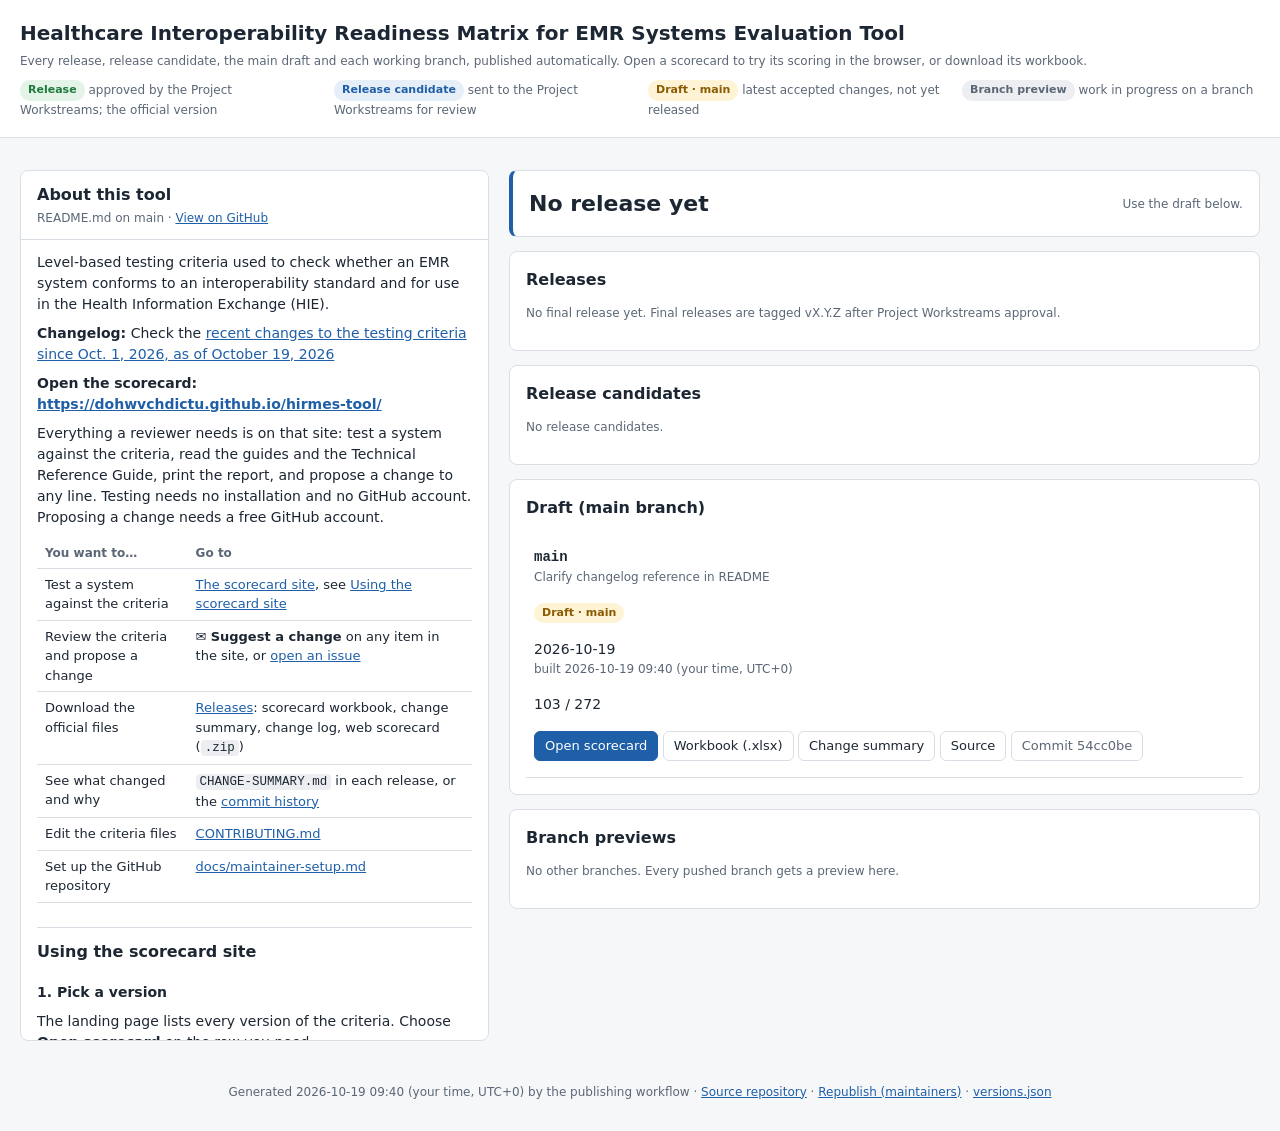
==== index.html @ 6e5b7d2c "publish: push main (54cc0be)" ====
<!doctype html>
<!-- SPDX-FileCopyrightText: 2026 Department of Health – Western Visayas Center for Health Development
     SPDX-License-Identifier: GPL-3.0-or-later -->
<html lang="en">
<head>
  <meta name="generated" content="2026-10-19T09:40:31+00:00">
  <meta charset="utf-8">
  <meta name="viewport" content="width=device-width, initial-scale=1">
  <title>Testing Criteria: Published Versions</title>
  <style>
    :root {
      --bg: #f6f7f9; --panel: #fff; --ink: #1d2733; --muted: #5b6776; --line: #d9dee5;
      --accent: #1f5fa8; --accent-soft: #e6eef8; --good: #1e7a3c; --good-soft: #e3f3e8;
      --warn: #8a5a00; --warn-soft: #fff3d6; --bad: #b3261e; --bad-soft: #fbe6e4; --lock-soft: #eceef1;
      --on-accent: #fff;
    }
    @media (prefers-color-scheme: dark) {
      :root { --bg: #12161c; --panel: #1b2129; --ink: #e6e9ee; --muted: #a2acb9; --line: #2e3742;
        --accent: #7fb0ec; --accent-soft: #1d2b3d; --good: #79d095; --good-soft: #17301f;
        --warn: #f2c66b; --warn-soft: #3a2f14; --bad: #f19a92; --bad-soft: #3a1d1b; --lock-soft: #262d36;
        --on-accent: #12161c; }
    }
    * { box-sizing: border-box; }
    body { margin: 0; font: 14px/1.5 system-ui, -apple-system, "Segoe UI", Roboto, sans-serif; background: var(--bg); color: var(--ink); }
    header { background: var(--panel); border-bottom: 1px solid var(--line); }
    .wrap { max-width: 1480px; margin: 0 auto; padding: 18px 20px; }
    h1 { font-size: 20px; margin: 0 0 4px; }
    h2 { font-size: 16px; margin: 0 0 10px; }
    a { color: var(--accent); }
    .muted { color: var(--muted); font-size: 12px; }
    section { background: var(--panel); border: 1px solid var(--line); border-radius: 8px; padding: 16px; margin: 14px 0; overflow-x: auto; }
    .hero { display: flex; justify-content: space-between; align-items: center; gap: 16px; flex-wrap: wrap; border-left: 4px solid var(--accent); }
    .big { font-size: 22px; font-weight: 700; }
    table { width: 100%; border-collapse: collapse; }
    th, td { text-align: left; padding: 8px; border-bottom: 1px solid var(--line); vertical-align: top; }
    th { font-size: 12px; color: var(--muted); font-weight: 600; }
    .num { text-align: right; white-space: nowrap; }
    .ref { font-family: ui-monospace, Consolas, monospace; font-weight: 700; }
    .actions { display: flex; flex-wrap: wrap; gap: 6px; }
    .btn { display: inline-block; padding: 4px 10px; border: 1px solid var(--line); border-radius: 6px; text-decoration: none; color: var(--ink); white-space: nowrap; font-size: 13px; background: var(--panel); }
    .btn:hover { border-color: var(--accent); }
    .btn.primary { background: var(--accent); border-color: var(--accent); color: var(--on-accent); }
    .btn.subtle { color: var(--muted); }
    .btn.warn { color: var(--bad); border-color: var(--bad); }
    .badge { white-space: nowrap; display: inline-block; font-size: 11px; font-weight: 600; padding: 2px 8px; border-radius: 10px; vertical-align: middle; }
    .b-release { background: var(--good-soft); color: var(--good); }
    .b-candidate { background: var(--accent-soft); color: var(--accent); }
    .b-draft { background: var(--warn-soft); color: var(--warn); }
    .b-branch { background: var(--lock-soft); color: var(--muted); }
    .legend { display: grid; grid-template-columns: repeat(auto-fit, minmax(230px, 1fr)); gap: 8px 16px; margin-top: 10px; }
    footer { color: var(--muted); font-size: 12px; text-align: center; padding: 10px 20px 30px; }
    /* Version tables turn into stacked rows when their column is narrow (phone, or beside the README). */
    .versions { container-type: inline-size; min-width: 0; }
    @container (max-width: 760px) { .versions thead { display: none; } .versions tr, .versions td { display: block; border: none; } .versions tr { border-bottom: 1px solid var(--line); padding: 8px 0; } .versions .num { text-align: left; } }
    @media (max-width: 760px) { .versions thead { display: none; } .versions tr, .versions td { display: block; border: none; } .versions tr { border-bottom: 1px solid var(--line); padding: 8px 0; } .versions .num { text-align: left; } }

    /* README card: left column on wide screens (scrolls on its own so the versions stay in view),
       a collapsed bar above the versions on tablets and phones. */
    .readme { background: var(--panel); border: 1px solid var(--line); border-radius: 8px; margin: 14px 0; }
    .readme summary { display: flex; flex-direction: column; gap: 2px; padding: 12px 40px 12px 16px; cursor: pointer; list-style: none; position: relative; min-height: 44px; }
    .readme summary::-webkit-details-marker { display: none; }
    .readme summary::after { content: ""; position: absolute; right: 18px; top: 50%; width: 8px; height: 8px; margin-top: -6px;
      border-right: 2px solid var(--muted); border-bottom: 2px solid var(--muted); transform: rotate(45deg); }
    .readme[open] summary { border-bottom: 1px solid var(--line); }
    .readme[open] summary::after { transform: rotate(-135deg); margin-top: -2px; }
    .readme-title { font-size: 16px; font-weight: 700; }
    .readme summary:focus-visible, .readme-body:focus-visible { outline: 2px solid var(--accent); outline-offset: -2px; border-radius: 8px; }
    .readme-body { padding: 4px 16px 16px; overflow-wrap: break-word; }
    .readme-body h2 { font-size: 16px; margin: 24px 0 8px; padding-top: 12px; border-top: 1px solid var(--line); }
    .readme-body h3 { font-size: 14px; margin: 18px 0 6px; }
    .readme-body :is(h2, h3, h4) { scroll-margin-top: 8px; }
    .readme-body p, .readme-body ul, .readme-body ol { margin: 8px 0; }
    .readme-body ul, .readme-body ol { padding-left: 22px; }
    .readme-body img { display: block; max-width: 100%; height: auto; margin: 10px 0; border: 1px solid var(--line); border-radius: 6px; }
    .readme-body table { display: block; overflow-x: auto; font-size: 13px; margin: 10px 0; }
    .readme-body th, .readme-body td { padding: 6px 8px; }
    .readme-body code { font-family: ui-monospace, Consolas, monospace; font-size: 12.5px; background: var(--lock-soft); padding: 1px 4px; border-radius: 4px; }
    .readme-body pre { background: var(--lock-soft); padding: 10px 12px; border-radius: 6px; overflow-x: auto; }
    .readme-body pre code { background: none; padding: 0; font-size: 12px; }
    @media (min-width: 1100px) {
      .layout.has-readme { display: grid; grid-template-columns: minmax(340px, 5fr) minmax(0, 8fr); gap: 20px; align-items: start; }
      .has-readme .readme { position: sticky; top: 14px; }
      .has-readme .readme summary { cursor: default; padding-right: 16px; }
      .has-readme .readme summary::after { display: none; }
      .has-readme .readme-body { max-height: calc(100vh - 100px); overflow-y: auto; }
    }
  </style>
</head>
<body>
  <header>
    <div class="wrap">
      <h1>Healthcare Interoperability Readiness Matrix for EMR Systems Evaluation Tool</h1>
      <div class="muted">Every release, release candidate, the main draft and each working branch, published automatically. Open a scorecard to try its scoring in the browser, or download its workbook.</div>
      <div class="legend muted">
        <div><span class="badge b-release">Release</span> approved by the Project Workstreams; the official version</div>
        <div><span class="badge b-candidate">Release candidate</span> sent to the Project Workstreams for review</div>
        <div><span class="badge b-draft">Draft · main</span> latest accepted changes, not yet released</div>
        <div><span class="badge b-branch">Branch preview</span> work in progress on a branch</div>
      </div>
    </div>
  </header>
  <main class="wrap layout has-readme">
<details class="readme" id="readme" open><summary><span class="readme-title">About this tool</span><span class="muted">README.md on main · <a href="https://github.com/dohwvchdictu/hirmes-tool/blob/main/README.md">View on GitHub</a></span></summary><div class="readme-body" tabindex="0" role="region" aria-label="About this tool (README)"><p>Level-based testing criteria used to check whether an EMR system conforms to an interoperability standard and for use in the Health Information Exchange (HIE).</p>
<p><strong>Changelog:</strong> Check the <a href="#changelog">recent changes to the testing criteria since Oct. 1, 2026, as of October 19, 2026</a></p>
<p><strong>Open the scorecard: <a href="https://dohwvchdictu.github.io/hirmes-tool/">https://dohwvchdictu.github.io/hirmes-tool/</a></strong></p>
<p>Everything a reviewer needs is on that site: test a system against the criteria, read the guides and
the Technical Reference Guide, print the report, and propose a change to any line. Testing needs no
installation and no GitHub account. Proposing a change needs a free GitHub account.</p>
<table>
<thead>
<tr>
<th>You want to…</th>
<th>Go to</th>
</tr>
</thead>
<tbody>
<tr>
<td>Test a system against the criteria</td>
<td><a href="https://dohwvchdictu.github.io/hirmes-tool/">The scorecard site</a>, see <a href="#using-the-scorecard-site">Using the scorecard site</a></td>
</tr>
<tr>
<td>Review the criteria and propose a change</td>
<td>✉ <strong>Suggest a change</strong> on any item in the site, or <a href="https://github.com/dohwvchdictu/hirmes-tool/issues/new/choose">open an issue</a></td>
</tr>
<tr>
<td>Download the official files</td>
<td><a href="https://github.com/dohwvchdictu/hirmes-tool/releases">Releases</a>: scorecard workbook, change summary, change log, web scorecard (<code>.zip</code>)</td>
</tr>
<tr>
<td>See what changed and why</td>
<td><code>CHANGE-SUMMARY.md</code> in each release, or the <a href="https://github.com/dohwvchdictu/hirmes-tool/commits">commit history</a></td>
</tr>
<tr>
<td>Edit the criteria files</td>
<td><a href="https://github.com/dohwvchdictu/hirmes-tool/blob/main/CONTRIBUTING.md">CONTRIBUTING.md</a></td>
</tr>
<tr>
<td>Set up the GitHub repository</td>
<td><a href="https://github.com/dohwvchdictu/hirmes-tool/blob/main/docs/maintainer-setup.md">docs/maintainer-setup.md</a></td>
</tr>
</tbody>
</table>
<h2 id="using-the-scorecard-site">Using the scorecard site</h2>
<h3 id="1-pick-a-version">1. Pick a version</h3>
<p>The landing page lists every version of the criteria. Choose <strong>Open scorecard</strong> on the row you need.</p>
<p><img alt="Landing page with the versions of the criteria" src="readme/site-landing.png" loading="lazy"></p>
<table>
<thead>
<tr>
<th>Label</th>
<th>What it is</th>
<th>Use it to</th>
</tr>
</thead>
<tbody>
<tr>
<td>Release</td>
<td>Approved by the Project Workstreams; the official version</td>
<td>Practise and prepare for an evaluation (the released workbook is the official, signed record)</td>
</tr>
<tr>
<td>Release candidate</td>
<td>Sent to the Project Workstreams for review</td>
<td>Review what the Project Workstreams are asked to approve</td>
</tr>
<tr>
<td>Draft · main</td>
<td>Latest accepted changes, not yet released</td>
<td>See the current state of the criteria</td>
</tr>
<tr>
<td>Branch preview</td>
<td>A proposed change in progress</td>
<td>Check a change before it is accepted</td>
</tr>
</tbody>
</table>
<p>Each row also links to that version's workbook (<code>.xlsx</code>), change summary and source. The yellow bar
at the top of every scorecard page names the version, branch and commit you are looking at, and
<em>All published versions</em> returns to the landing page.</p>
<h3 id="2-find-your-way-around">2. Find your way around</h3>
<p><img alt="Search across criteria, terms, registers and documents" src="readme/site-search.png" loading="lazy"></p>
<ul>
<li><strong>Sidebar.</strong> <em>Overview</em> (Summary, System profile), <em>Levels</em> (one sheet per level, with its progress),
  <em>Output</em> (Printed report, Certificate, Verify a certificate) and <em>Reference</em> (the Technical Reference
  Guide, glossary and registers).</li>
<li><strong>Search.</strong> Press <code>/</code> or click the search box to find any criterion, term, register entry or
  document section.</li>
<li><strong>Terms.</strong> Underlined terms and dotted abbreviations in the criteria open a short definition.</li>
<li><strong>ⓘ</strong> next to a control explains it: result options, scoring types, weights, thresholds.</li>
<li><strong>Links.</strong> Every page and criterion has its own address (for example <code>#L1/L1-01</code>), so you can send a
  link to the exact item you mean.</li>
</ul>
<h3 id="3-test-a-system">3. Test a system</h3>
<p>Open a level in the sidebar and set the <strong>Result</strong> of each criterion (Met, Not Met, Not Tested or
N/A; some criteria are answered per sub-item). Write the evidence you checked in the notes box.
Scores, sheet status and the level achieved update as you answer.</p>
<p><img alt="A criteria sheet with one criterion answered and its evidence noted" src="readme/site-criteria-sheet.png" loading="lazy"></p>
<p>The buttons under each criterion open the <strong>guide drawer</strong>: what the developer must provide, how the
validator checks it, the evidence required, its traces to the FHIR profiles and registers, and its
terms. Tick <em>Follow</em> to keep the drawer in step with the criterion you click.</p>
<p><img alt="Guide drawer showing the developer's guide for L1-01" src="readme/site-guide-drawer.png" loading="lazy"></p>
<p>Fill in the <strong>System profile</strong> (application, product, versions, testing team), then open the
<strong>Summary</strong> to see every level at once. A level stays LOCKED until the level before it passes; a
system is conformant when Levels 0 to 3 pass with no critical item not met.</p>
<p><img alt="Summary scorecard with the result of each level" src="readme/site-summary.png" loading="lazy"></p>
<h3 id="4-save-print-and-download">4. Save, print and download</h3>
<p>Your answers, notes and profile are kept <strong>in this browser only</strong> and saved as you type; nothing is
sent to a server. Use the <strong>Evaluation</strong> menu to keep or share them:</p>
<p><img alt="The Evaluation menu" src="readme/site-evaluation-menu.png" loading="lazy"></p>
<table>
<thead>
<tr>
<th>Menu item</th>
<th>What it does</th>
</tr>
</thead>
<tbody>
<tr>
<td>Save evaluation</td>
<td>Downloads answers, notes and profile as a <code>.json</code> file. Save often, and before clearing the browser or changing computers</td>
</tr>
<tr>
<td>Load evaluation…</td>
<td>Continues from a saved <code>.json</code> file, on any computer</td>
</tr>
<tr>
<td>Print report</td>
<td>The printed evaluation report, or a PDF through the browser's print dialog</td>
</tr>
<tr>
<td>Print certificate</td>
<td>The Certificate of Validation (proof of concept, see <a href="#6-certificate-proof-of-concept">step 6</a>)</td>
</tr>
<tr>
<td>Clear answers</td>
<td>Removes everything saved in this browser</td>
</tr>
<tr>
<td>Blank workbook (.xlsx)</td>
<td>The scorecard workbook of this version, to fill in offline</td>
</tr>
</tbody>
</table>
<p>A workbook filled with the web answers is not available yet. Use <em>Save evaluation</em>, or copy the
results into the blank workbook.</p>
<h3 id="5-review-the-criteria-and-propose-a-change">5. Review the criteria and propose a change</h3>
<p>Every criterion, sheet heading, guide, help text, glossary term, register entry and Reference
section has a yellow <strong>✎ Edit</strong> button. It shows the file and lines the item comes from and offers
three actions:</p>
<p><img alt="The ✎ Edit menu of criterion L1-02" src="readme/site-edit-menu.png" loading="lazy"></p>
<table>
<thead>
<tr>
<th>Action</th>
<th>What it does</th>
<th>Who it suits</th>
</tr>
</thead>
<tbody>
<tr>
<td>✉ Suggest a change</td>
<td>Opens a change request (a GitHub issue) with the item, its location and its current text filled in. Add what it should say and why</td>
<td>Project Workstream members and reviewers (no editing needed)</td>
</tr>
<tr>
<td>⌗ Show the lines</td>
<td>Opens the source file at those lines, in the exact version the page was built from</td>
<td>Anyone checking where a text comes from</td>
</tr>
<tr>
<td>✎ Edit on GitHub</td>
<td>Opens the file in GitHub's editor. Without write access GitHub makes a copy (fork) and a pull request for you</td>
<td>Editors</td>
</tr>
</tbody>
</table>
<p><em>Jump to a part</em> lists each field of a criterion (title, weight, critical flag, guides, sub-items)
with its own ✉, so a suggestion can point at one field. You can also
<a href="https://github.com/dohwvchdictu/hirmes-tool/issues/new/choose">open a change request</a> directly and choose the kind of change: wording,
correction, new criterion, retire or move, or a policy change (weight, critical flag, threshold).</p>
<p>The <strong>Reference</strong> section holds the Technical Reference Guide, with the glossary and the registers
(Technical Baseline, sources, FHIR traceability, indicators) inserted where they belong. Each
register entry lists the criteria that use it, and every section and entry has its own ✎.</p>
<p><img alt="Technical Baseline chapter in the Reference section" src="readme/site-reference.png" loading="lazy"></p>
<p><strong>What happens next.</strong> A maintainer answers the issue. An accepted change is made on a branch, which
gets its own <em>Branch preview</em> on the landing page so you can check it. Once merged it appears in
<em>Draft · main</em>, and it is listed in the change summary of the next release candidate sent to the Project Workstreams.</p>
<h3 id="6-certificate-proof-of-concept">6. Certificate (proof of concept)</h3>
<p><em>Output › Certificate</em> prints a Certificate of Validation from the System Profile and the results.
The page lists what is still missing; until everything is in order it prints as a SPECIMEN. Its QR
code opens <em>Verify a certificate</em>, which checks the number and fingerprint against the register of
issued certificates. This feature is a proof of concept for discussion and is not an official DOH
certificate; see <a href="https://github.com/dohwvchdictu/hirmes-tool/blob/main/CONTRIBUTING.md#certificates">CONTRIBUTING.md</a>.</p>
<p><img alt="Certificate page listing the open items" src="readme/site-certificate.png" loading="lazy"></p>
<h2 id="about-this-repository">About this repository</h2>
<p>The criteria are kept as plain text. Every output is generated from them, so a change is made once
and every file stays in sync. The rest of this README is for maintainers and editors.</p>
<h3 id="what-is-in-this-repository">What is in this repository</h3>
<pre><code>criteria/            one YAML file per criterion, in a folder per sheet (L0, L1, L2A–L2D, L3, L4)
criteria/sheets.yaml sheet titles, introductions and the display order of criteria
criteria/profile.yaml              sections, fields and choices of the System Profile form
criteria/certificate.yaml          wording, signatories and logos of the Certificate of Validation (proof of concept)
criteria/certificates-issued.yaml  register of issued certificates (what the QR code verifies against)
criteria/retired-legacy.yaml  IDs retired before this repository existed (kept reserved)
scoring.yaml         pass thresholds, level gating and the Project Workstreams approval record
registers/           Technical Baseline (TB-), sources (SRC-), FHIR traceability (TR-), indicators (IND-),
                     glossary, abbreviations, ID prefixes, and form-help.yaml (the ⓘ help in the web scorecard)
schema/              rules every YAML file must follow
templates/           workbook layout used to generate the scorecard
scripts/             check, build, publish and change-summary scripts (import_rev9.py: the one-time Rev 9 import)
tool/                web scorecard (static page), certificate code (cert.js), letterhead images (img/)
                     and landing page template
tests/               round-trip, scoring and certificate tests
docs/                Technical Reference Guide (prose; its tables come from registers/, see docs/README.md)
                     and the one-time GitHub setup (maintainer-setup.md)
.github/             workflows (check, publish, release) and issue templates (change request, certificate record)
</code></pre>
<h3 id="how-outputs-are-produced">How outputs are produced</h3>
<table>
<thead>
<tr>
<th>Output</th>
<th>Built by</th>
<th>When</th>
</tr>
</thead>
<tbody>
<tr>
<td>Scorecard workbook (<code>.xlsx</code>)</td>
<td><code>scripts/build_xlsx.py</code></td>
<td>Every push (download from the workflow run or the web scorecard's Evaluation menu) and every release</td>
</tr>
<tr>
<td>Web scorecard and landing page</td>
<td><code>scripts/build_web.py</code> (with <code>scripts/build_reference.py</code> for the glossary, registers and documents), <code>scripts/publish.py</code></td>
<td>Every push to any branch or tag (GitHub Pages, <code>gh-pages</code> branch); a <code>.zip</code> of the scorecard with every release</td>
</tr>
<tr>
<td>Printed report and certificate (PDF)</td>
<td>The web scorecard: Output › Printed report and Output › Certificate in the sidebar, or the Evaluation menu (the certificate is a proof of concept, see <a href="https://github.com/dohwvchdictu/hirmes-tool/blob/main/CONTRIBUTING.md#certificates">CONTRIBUTING.md</a>)</td>
<td>On demand, from an evaluation</td>
</tr>
<tr>
<td>Change summary</td>
<td><code>scripts/change_summary.py</code></td>
<td>Every release (compared with the previous release)</td>
</tr>
<tr>
<td>Change log</td>
<td>git-cliff, from commit messages</td>
<td>Every release</td>
</tr>
</tbody>
</table>
<p>The web scorecard also carries the glossary, registers and documents: terms in the criteria open a
short popover, each criterion has a guide drawer (Developer, Validator, Evidence, Traces, Terms), and
the Reference tab and search box (press <code>/</code>) lead to every register entry and document chapter. See
<a href="https://github.com/dohwvchdictu/hirmes-tool/blob/main/CONTRIBUTING.md#help-terms-and-documents-in-the-web-scorecard">CONTRIBUTING.md</a> for how to edit them.</p>
<p>Every file carries its version, branch and commit, so a printed copy can be traced to its source.</p>
<h3 id="proposed-versioning">Proposed Versioning</h3>
<ul>
<li>The first release from this repository is <strong>Revision 1</strong> (<code>v1.0.0</code>). Legacy revisions (Rev 3–9) were
  produced outside the repository; the Rev 9 content was imported as the starting content.</li>
<li>Drafts sent to the Project Workstreams for review are release candidates: <code>v1.0.0-rc1</code>, <code>v1.0.0-rc2</code>, …</li>
<li>Later revisions step the major version (<code>v2.0.0</code>); text clarifications without scoring effect step
  the minor version (<code>v1.1.0</code>); fixes to a released version step the patch (<code>v1.0.1</code>).</li>
<li>The released workbook is the official, signed record. The web scorecard is a review and practice tool.</li>
</ul>
<h3 id="run-it-locally">Run it locally</h3>
<pre><code class="language-bash">python -m pip install -r requirements.txt
python scripts/check.py --counts        # validate everything and print the Count Register
python scripts/build_xlsx.py            # writes dist/testing-criteria-scorecard-&lt;version&gt;.xlsx
python scripts/build_web.py             # writes site/
python -m http.server -d site 8000      # open http://localhost:8000
python tests/test_roundtrip.py          # workbook rows match the YAML
python tests/test_certificate.py        # certificate fingerprints and QR codes (needs Node.js; pip install qrcode for the full QR check)
python tests/test_scoring.py            # workbook and web give the same results (needs LibreOffice and Node.js)
python scripts/change_summary.py        # what changed in the criteria since the previous tag
</code></pre>
<h2 id="changelog">Changelog</h2>
<p>The following indicates the changes made to the testing criteria from the draft revision presented at the Aklan Health Information Exchange Pre-Deployment Workshop for 2027 Roll-Out at DOH Central Office last October 1, 2026</p>
<h3 id="criteria-added">Criteria added</h3>
<ul>
<li><strong>TS0</strong>: Add TS0-05 international code systems (SNOMED CT, LOINC, ICD-10) valid on the DOH terminology server (Count 3, W2) <em>(affects scoring)</em></li>
<li><strong>TS0</strong>: Add TS0-06 national registries PSGC ★, NHFR ★, NHWR (split out of rev2 TS0-01.1 to TS0-01.3; NHFR absorbs L4-09) (Count 3, critical via ★, W2) <em>(affects scoring)</em></li>
<li><strong>TS0</strong>: Add TS0-07 patient identifiers PhilHealth ID ★ and PhilSys ★, format validated, malformed values rejected (moved from L4-07, Connectathon Issue #5) (Count 2, critical, W2) <em>(affects scoring)</em></li>
<li><strong>TS0</strong>: Add TS0-08 optional DSWD household / beneficiary ID (SRC-15) (Binary, info-only, W0) <em>(affects scoring)</em></li>
<li><strong>TS0-01</strong>: Add required bindings civil status (MaritalStatus) ★ and next-of-kin relationship ★ as TS0-01.3 and TS0-01.4 <em>(affects scoring)</em></li>
<li><strong>TS0-02</strong>: Add TS0-02.3 Priority ★ (EReferralPriority: routine / urgent / stat); Task status moves to TS0-02.5 ★ <em>(affects scoring)</em></li>
<li><strong>L1-05</strong>: Add L1-05.5 privacy-by-design / privacy-by-default: data minimisation, retention, secure disposal (TB-11; NPC Circular 2023-06) <em>(affects scoring)</em></li>
<li><strong>TS1</strong>: Add TS1-01 referring facility details (Count 5, 1 ★ NHFR code, W2) <em>(affects scoring)</em></li>
<li><strong>TS1</strong>: Add TS1-02 receiving facility details (Count 3, 1 ★ NHFR code, W2) <em>(affects scoring)</em></li>
<li><strong>TS1</strong>: Add TS1-03 referring practitioner and care navigator, linked as requester (Count 4, 2 ★: role, and new TS1-03.4 requester link, W2) <em>(affects scoring)</em></li>
<li><strong>TS1</strong>: Add TS1-04 patient demographics and identifiers (Count 9, 3 ★: PhilSys, PhilHealth, sex; adds TS1-04.9 PWD registration, W2) <em>(affects scoring)</em></li>
<li><strong>TS1</strong>: Add TS1-05 accompanied by / next of kin, as Patient.contact or ERefRelatedPerson (TR-022) (Binary, W1) <em>(affects scoring)</em></li>
<li><strong>TS1</strong>: Add TS1-06 referral request details (Count 6, 4 ★: referral category, new priority, reason for referral, new ServiceRequest links; adds TS1-06.6 fixed values intent / status, W2) <em>(affects scoring)</em></li>
<li><strong>TS1</strong>: Add TS1-07 chief complaint, working impression ★ and clinical history (Count 3, W2) <em>(affects scoring)</em></li>
<li><strong>TS1</strong>: Add TS1-08 vital signs with LOINC code, vital-signs category and UCUM unit (Count 6, 1 ★ blood pressure panel, W2) <em>(affects scoring)</em></li>
<li><strong>TS1</strong>: Add TS1-09 laboratory result attachment (Binary, W1) <em>(affects scoring)</em></li>
<li><strong>TS1</strong>: Add TS1-10 treatment given before referral (Binary, W1) <em>(affects scoring)</em></li>
<li><strong>TS1</strong>: Add TS1-11 professional signature and its date / time (Count 2, W1) <em>(affects scoring)</em></li>
<li><strong>TS1</strong>: Add TS1-12 referral tracking Task: status requested ★, focus to ServiceRequest ★, requester / owner, authoredOn (Count 4, W2) <em>(affects scoring)</em></li>
<li><strong>TS1</strong>: Add TS1-13 referral linked to the referring encounter (Binary, W1) <em>(affects scoring)</em></li>
<li><strong>TS1</strong>: Add TS1-14 time called, for information (Binary, W0) <em>(affects scoring)</em></li>
<li><strong>TS1</strong>: Add TS1-15 mode of transportation, for information (Binary, W0) <em>(affects scoring)</em></li>
<li><strong>TS1</strong>: Add TS1-16 patient matching: three referrals reuse one existing Patient (moved from L4-08) (Count 3, all ★, critical, W2) <em>(affects scoring)</em></li>
<li><strong>TS1-T.03</strong>: Add RelatedPerson (N/A if Patient.contact is used) to the meta.profile check, 12 to 13 resources; Procedure becomes MedicationAdministration or Procedure <em>(affects scoring)</em></li>
<li><strong>TS2</strong>: Add TS2-01 receiving facility finds new referrals without typing an ID (re-keys TS2-T.01) (Binary, critical, W2) <em>(affects scoring)</em></li>
<li><strong>TS2</strong>: Add TS2-02 referring and receiving facility details (Count 7, 2 ★, W2) <em>(affects scoring)</em></li>
<li><strong>TS2</strong>: Add TS2-03 referring practitioner and care navigator (Count 3, 1 ★, W2) <em>(affects scoring)</em></li>
<li><strong>TS2</strong>: Add TS2-04 patient demographics and identifiers (Count 11, 3 ★, W2) <em>(affects scoring)</em></li>
<li><strong>TS2</strong>: Add TS2-05 referral request details (Count 4, 3 ★, W2) <em>(affects scoring)</em></li>
<li><strong>TS2</strong>: Add TS2-06 clinical findings (Count 4, 1 ★, W2) <em>(affects scoring)</em></li>
<li><strong>TS2</strong>: Add TS2-07 vital signs, value and unit (Count 6, 1 ★, W2) <em>(affects scoring)</em></li>
<li><strong>TS2</strong>: Add TS2-08 laboratory attachment received and listed with the referral (Binary, W1) <em>(affects scoring)</em></li>
<li><strong>TS2</strong>: Add TS2-09 treatment given and professional signature (Count 3, W1) <em>(affects scoring)</em></li>
<li><strong>TS2</strong>: Add TS2-10 receiving practitioner / care navigator kept separate from the referring practitioner (Count 4, 2 ★ including new TS2-10.4, W2) <em>(affects scoring)</em></li>
<li><strong>TS2</strong>: Add TS2-11 receiving response updates the Task: received ★, accepted ★ (new), rejected with reason, completed (new) (Count 4, W2) <em>(affects scoring)</em></li>
<li><strong>TS2</strong>: Add TS2-12 status changes shown at the referring facility (re-keys TS2-T.02) (Binary, critical, W2) <em>(affects scoring)</em></li>
<li><strong>TS2</strong>: Add TS2-13 every status change time-stamped and kept: requested ★, received ★, accepted / rejected ★, completed ★ (moved from L4-06) (Count 4, critical, W2) <em>(affects scoring)</em></li>
<li><strong>TEC</strong>: Add TEC-08 encryption at rest (TB-03) and salted adaptive password hashes (TB-04) (Binary, W2) <em>(affects scoring)</em></li>
<li><strong>TEC</strong>: Add TEC-09 access boundaries: failed log-ins, cross-facility access, privilege escalation (Count 5, 3 ★, critical, W2) <em>(affects scoring)</em></li>
<li><strong>TEC</strong>: Add TEC-10 log-out, expiry and revocation end sessions and accounts (Count 3, W2) <em>(affects scoring)</em></li>
<li><strong>TEC</strong>: Add TEC-11 error messages, client code and logs expose no secrets or excess patient data (Count 3, W1) <em>(affects scoring)</em></li>
<li><strong>TEC</strong>: Add TEC-12 audit log cannot be altered through the application and records security events (Count 4, W2) <em>(affects scoring)</em></li>
<li><strong>TEC</strong>: Add TEC-13 outgoing connections verify certificates; exposed APIs protected against abuse (Count 2, W1) <em>(affects scoring)</em></li>
<li><strong>TEC</strong>: Add TEC-14 independent vulnerability assessment of the version under test, no unresolved critical / high findings (Binary, W1) <em>(affects scoring)</em></li>
<li><strong>TS3</strong>: Add TS3-01 referral missing an IG-mandatory element is not shown as sent, reason shown, corrected referral accepted (Count 3, all ★, critical, W2) <em>(affects scoring)</em></li>
<li><strong>TS3</strong>: Add TS3-02 malformed values prevented or SHR rejection handled without data loss (Count 3, W1) <em>(affects scoring)</em></li>
<li><strong>TS3</strong>: Add TS3-03 references to non-existent facility, practitioner or patient prevented or handled (Count 2, W1) <em>(affects scoring)</em></li>
<li><strong>TS3</strong>: Add TS3-04 double submission leaves only one referral on the SHR (Count 2, all ★, critical, W2) <em>(affects scoring)</em></li>
<li><strong>TS3</strong>: Add TS3-05 connection loss: no data lost, referral sent after recovery (absorbs TEC-06) (Count 3, 2 ★, critical, W2) <em>(affects scoring)</em></li>
<li><strong>TS3</strong>: Add TS3-06 partial failure leaves no half-saved referral and no false success (Count 2, all ★, critical, W2) <em>(affects scoring)</em></li>
<li><strong>TS3</strong>: Add TS3-07 graceful degradation when the terminology server or a registry is down; no invented codes (Count 2, W1) <em>(affects scoring)</em></li>
<li><strong>TS3</strong>: Add TS3-08 rejected or expired system credential reported clearly, nothing silently dropped (Binary, W1) <em>(affects scoring)</em></li>
<li><strong>TS3</strong>: Add TS3-09 receiving-side retrieval during an SHR outage: nothing missed, nothing listed twice (Count 3, W2) <em>(affects scoring)</em></li>
<li><strong>L3</strong>: Add L3-16 top morbidity (working impression) counted and ranked correctly (replaces the untitled, unscored rev2 row "Top Morbidity caes being referred") (Count 4, W1) <em>(affects scoring)</em></li>
<li><strong>L3</strong>: Add L3-17 month boundary: referrals assigned to the correct reporting period (IND-01) (Count 3, W1) <em>(affects scoring)</em></li>
<li><strong>L3</strong>: Add L3-18 duplicate and cancelled referrals counted per indicator rules (IND-02, IND-03) (Count 2, W2) <em>(affects scoring)</em></li>
<li><strong>L3</strong>: Add L3-19 late status changes reflected on re-run; turnaround time uses the correct timestamps (IND-04, IND-08) (Count 3, W1) <em>(affects scoring)</em></li>
<li><strong>L3</strong>: Add L3-20 combined filters return the expected counts (Count 3, W1) <em>(affects scoring)</em></li>
<li><strong>L3</strong>: Add L3-21 exported totals equal on-screen totals and expected values (Binary, W1) <em>(affects scoring)</em></li>
</ul>
<h3 id="criteria-retired-moved-or-merged">Criteria retired, moved or merged</h3>
<ul>
<li><strong>TS1</strong>: Retire TS1-1.01 to TS1-1.45 and re-model them into TS1-01 to TS1-16, fields as sub-items (cross-walk §6.4) <em>(affects scoring)</em></li>
<li><strong>TS1</strong>: Merge duplicate rows TS1-1.38, TS1-1.39, TS1-1.40 into TS1-03.1, TS1-03.3, TS1-03.2 <em>(affects scoring)</em></li>
<li><strong>TS1</strong>: Remove TS1-1.14 Action Point: Received and TS1-1.15 Referred (Forwarded); the referring EMR now sets Task requested (TS1-12.1 ★) <em>(affects scoring)</em></li>
<li><strong>TS1</strong>: Move TS1-1.22 Age (computed) to the receiving-side display check TS2-04.5 <em>(affects scoring)</em></li>
<li><strong>TS2</strong>: Retire TS2-2.01 to TS2-2.44 and TS2-T.01 to TS2-T.03 and re-model them into TS2-01 to TS2-13 (cross-walk §6.5) <em>(affects scoring)</em></li>
<li><strong>TS2</strong>: Remove TS2-2.16 Time Called; no longer checked on the receiving side (info-only in TS1-14) <em>(affects scoring)</em></li>
<li><strong>TS2</strong>: Remove TS2-2.18 Referred (Forwarded) as a receiving-side status; onward referral is TS1-T.04 / L4-10 <em>(affects scoring)</em></li>
<li><strong>TEC</strong>: Move TEC-06 downtime handling to TS3-05 (now tested with retry / duplication checks) <em>(affects scoring)</em></li>
<li><strong>L4</strong>: Move L4-06 status timestamps to TS2-13 (fundamental, now critical in Level 2) <em>(affects scoring)</em></li>
<li><strong>L4</strong>: Move L4-07 identifier format validation to TS0-07 (Connectathon Issue #5; number not reused) <em>(affects scoring)</em></li>
<li><strong>L4</strong>: Move L4-08 patient de-duplication to TS1-16 (fundamental, now critical in Level 2) <em>(affects scoring)</em></li>
<li><strong>L4</strong>: Merge L4-09 NHFR-sourced facility data into TS0-06.2 ★ <em>(affects scoring)</em></li>
<li><strong>L4</strong>: Retire L4-12 Inferno / official conformance suite until an official PHeReF test kit exists (Inferno is now accepted evidence in TS1-T.02) <em>(affects scoring)</em></li>
<li><strong>L4</strong>: Retire L4-13 SMART on FHIR launch (maturity target outside current scope) <em>(affects scoring)</em></li>
</ul>
<p>Only TEC-06 and L4-06 to L4-13 are recorded in <code>retired-legacy.yaml</code>; the TS1-1.xx, TS2-2.xx and TS2-T.xx ranges are not (audit §10, item 1).</p>
<h3 id="policy-thresholds-weights-critical-flags">Policy (thresholds, weights, critical flags)</h3>
<ul>
<li><strong>2A</strong>: Lower the TS0 pass threshold from 100% to 85%; critical items and ★ sub-items must still be Met <em>(affects scoring)</em></li>
<li>Add ★ critical sub-items (<code>critical: subs</code>): a criterion fails critically when any ★ sub-item is Not Met or N/A <em>(affects scoring)</em></li>
<li>Extend the pass rule: every critical item and every ★ sub-item must be Met <em>(affects scoring)</em></li>
<li>Require no critical item Not Met for Conformant, in addition to Levels 0 to 3 passed; a certificate is issued only then <em>(affects scoring)</em></li>
<li>Add threshold policy status Proposed / Approved; a Conformant result while Proposed is shown as PROVISIONAL</li>
<li>Add the all-or-nothing scoring type <em>(affects scoring)</em></li>
<li>Add info-only items with weight 0: TS0-08, TS1-14, TS1-15, L3-12 (rev2 had one, TS1-1.43) <em>(affects scoring)</em></li>
<li><strong>L1-02</strong>: Change scoring from Count to All-or-nothing; a manual missing any one section scores 0% (rev2 gave partial credit, e.g. 5/7 = 71%) <em>(affects scoring)</em></li>
<li><strong>L1-04</strong>: Cut the tiers from three to two, judged by how patient details reach the referral: a standalone system that receives patient details automatically scores 100% (was 75%); manual encoding stays 50% <em>(affects scoring)</em></li>
<li><strong>L3-12</strong>: Set weight 1 to 0 (info-only) until a time limit is set on the consultant's recommendation; polling, push or IOL notification accepted; recording optional <em>(affects scoring)</em></li>
<li><strong>TS0-01, TS0-02</strong>: Make critical, with every sub-item ★ <em>(affects scoring)</em></li>
<li><strong>TS0-07, TS1-16</strong>: Make identifier format validation and patient de-duplication critical (were W1, non-critical, in Level 4) <em>(affects scoring)</em></li>
<li><strong>TS1, TS2</strong>: Make Reason for Referral critical as TS1-06.4 ★ and TS2-05.4 ★ (was W1 in TS1-1.18 and TS2-2.15) <em>(affects scoring)</em></li>
<li><strong>TS1, TS2</strong>: Make Priority critical as TS1-06.3 ★ and TS2-05.3 ★ (no rev2 equivalent; TR-025 IG discrepancy, TDG to confirm) <em>(affects scoring)</em></li>
<li><strong>TS2</strong>: Make Date &amp; Time Received critical as TS2-13.2 ★ (was TS2-2.44, W1) <em>(affects scoring)</em></li>
<li><strong>TS1, TS2</strong>: Reduce blood pressure from a critical Count criterion with 4 sub-items to one ★ sub-item (TS1-08.1, TS2-07.1) <em>(affects scoring)</em></li>
<li><strong>TS1-14</strong>: Demote Time Called to info-only W0 (was TS1-1.07, W1) <em>(affects scoring)</em></li>
</ul>
<h3 id="corrections">Corrections</h3>
<ul>
<li><strong>TS1-06.2</strong>: Map Referral Category to ServiceRequest.category, SNOMED CT 73770003 Emergency / 440655000 Outpatient (was ServiceRequest.priority)</li>
<li><strong>TS1-06.4</strong>: Map Reason for Referral to ServiceRequest.reasonCode (was ServiceRequest.category)</li>
<li><strong>TS1-10</strong>: Map Treatment Given to MedicationAdministration or Procedure (was Procedure.note) (TR-035)</li>
<li><strong>TS1-03.3</strong>: Map the referring care navigator to a separate PractitionerRole, N/A if none assigned (was a second Practitioner.name) (TR-011, TDG to confirm)</li>
<li><strong>TS2-10.2</strong>: Map the receiving care navigator to Task.owner, N/A if none assigned</li>
<li><strong>TS1-14</strong>: Map Time Called to ServiceRequest.occurrence[x] (was Task.authoredOn, now date / time sent in TS1-12.4) (TR-043, TDG to confirm)</li>
<li><strong>TS1-13</strong>: Clarify the Encounter mapping as ServiceRequest.encounter to ERefEncounter (TR-042)</li>
<li><strong>TS1-07.2</strong>: Code working impression in ICD-10 by DOH decision (TR-031; IG binding is "example", TDG to confirm)</li>
<li><strong>TS2-04.5</strong>: Check Age as computed from the birth date on the day of testing (rev2 mapped Age to birthDate as a TS1 field)</li>
<li><strong>TS1, TS2</strong>: Replace the Action Point model with the Task status sequence: requested by the referring EMR (TS1-12), then received, accepted or rejected, completed by the receiving EMR (TS2-11), each time-stamped (TS2-13) <em>(affects scoring)</em></li>
<li><strong>TS1-T.04</strong>: Require Task referred-onward, a new ServiceRequest that replaces the earlier one, and the earlier status changed (rev2 required only the status change) (TR-049)</li>
<li><strong>TS2-11.3</strong>: Change "decline / redirect with a reason" to "rejected with reason" (Task.status rejected + statusReason); redirect is no longer named</li>
<li><strong>TS1</strong>: Drop the prescribed HTTP verbs (PUT / POST); any create or update method is accepted</li>
<li><strong>TS1, TS2</strong>: Accept any ONE form of server-side evidence: IOL log (e.g. OpenHIM), Inferno / official validator report, or raw FHIR request / response captured during the session (rev2: validator GET / $validate with resource ID and screenshot)</li>
<li><strong>TS1-T.01</strong>: Drop "as one transaction"; a transaction Bundle is recommended, the interactions declared in L1-03 are accepted, Met if every resource gets HTTP 200 / 201</li>
<li><strong>TS1-T.02</strong>: Accept Inferno, and the developer's validator report on the same payload produced during the session</li>
<li><strong>TS0</strong>: Require values to match the official value set or registry, obtained by runtime look-up, scheduled sync or cached copy at the vendor's choice (rev2 banned hardcoding); the configured endpoint must be the DOH HIE terminology server; evidence is $expand / $validate-code</li>
<li><strong>TS0-03</strong>: Accept showing the SHR rejection with correct-and-resend as an alternative to prevention; evidence must show the rejected and the corrected submission (Connectathon Issue #25)</li>
<li><strong>L1-02</strong>: Check content only; titles, order and format of the manual are the vendor's choice</li>
<li><strong>L1-04</strong>: Accept a high-level diagram and any integration method; demonstrate with the Test Data patient (name, birth date, sex, PhilSys, PhilHealth, address, contact appear without re-typing)</li>
<li><strong>L1-05</strong>: Map each topic to the Technical Baseline TB items, or justify an equivalent control</li>
<li><strong>L1-04, L1-05, TEC-07</strong>: Accept any ONE evidence option: full document, redacted version with signed attestation, independent certification, or view-only presentation recorded as "sighted"; source code, keys and credentials are never required</li>
<li><strong>TEC-01</strong>: Require TLS 1.2 or higher, strong cipher suites and a valid certificate on every endpoint (TB-01, TB-02), verified by TLS scan; evidence is a scan report per endpoint (was a certificate screenshot)</li>
<li><strong>TEC-02</strong>: Add TB-05 account protection tests (short password, repeated failed log-ins); any identity method accepted</li>
<li><strong>TEC-04</strong>: Require the TB-08 audit fields; storage format is the vendor's choice</li>
<li><strong>TEC-05</strong>: Accept a session lock with re-authentication as well as log-out; default idle period must not exceed TB-06</li>
<li><strong>TEC-07</strong>: Accept a dated restore-test record, or a provider backup report with signed attestation, instead of a live restore demo (TB-09)</li>
<li><strong>L3-01</strong>: Check the printed form by 6 sections instead of 44 fields, adding a referral status section; a section is Met only when every field in it prints correctly <em>(affects scoring)</em></li>
</ul>
<h3 id="text-and-guides">Text and guides</h3>
<ul>
<li><strong>L0-01</strong>: Change "use in the LHIE" to "use in the HIE"</li>
<li><strong>L0-02, L1-01, L3-02, L3-10, L3-13</strong>: Change CHD to DOH in criterion text and purpose</li>
<li><strong>L0-05, L0-06</strong>: Change "Regional SCIV Team" to "Regional Validation Team"</li>
<li><strong>L0-03</strong>: Change "System Profile" to "System Profile Sheet"</li>
<li><strong>TS0</strong>: Rename the sheet from "TS0 Terminology Server Validation" to "TS0 Terminology &amp; Registry Validation" (tab L2-A TS0-Terminology); intro names the official source per concept (SRC-01 to SRC-15) and drops the 100% default</li>
<li><strong>TS1</strong>: Drop "(PUT / POST)" from the sheet title (tab L2-B TS1-Submission); intro groups fields by FHIR resource and lists the evidence options</li>
<li><strong>TS2</strong>: Retitle the sheet "eReferral Retrieval and Status Update by Receiving Facility", dropping "(GET; PUT for Task status)" (tab L2-C TS2-Retrieval)</li>
<li><strong>2D</strong>: Retitle the sheet "Security, Reliability &amp; Exception Handling" (tab L2-D System Resilience); intro adds outcome-based testing against TB-01 to TB-14, black-box testing and a not-a-VAPT disclaimer</li>
<li><strong>L4</strong>: Label sections Core-track (L4-01, L4-02, L4-10) and Maturity (L4-03, L4-04, L4-05, L4-11); intro replaces the Connectathon gap text</li>
<li><strong>L3-03</strong>: Rename section "Aggregated Data" to "Accuracy"; cite calculation rules IND-01, IND-02</li>
<li><strong>L3-04 to L3-10</strong>: Add the governing calculation rule to each validator's guide (IND-05 to IND-09)</li>
<li><strong>L3-14</strong>: Note that export totals are reconciled in L3-21</li>
<li><strong>L4-05</strong>: Point the lab file to TS1-09</li>
<li><strong>TS0-04</strong>: Allow a local translation in addition to, not instead of, the official display text</li>
<li><strong>TS1</strong>: Mark addresses as PSGC-coded (TS1-01.4, TS1-02.3, TS1-04.7); relabel "Temperature" and "Weight" as "Body temperature" and "Body weight"</li>
<li><strong>TS2-06.4</strong>: Relabel "Encounter (FHIR Requirement)" as "Referring encounter context (date / type of visit)"</li>
<li>Add Observer to the validation role of every TS0 criterion, L1-04, L1-05, TEC-02 to TEC-05, L4-01 to L4-05 and L4-11</li>
<li>Drop the default weight guidance ("critical items 2, others 1") from the Instructions; weights are set per criterion (0 to 3)</li>
</ul></div></details>
<script>
  /* The README is always open beside the versions on wide screens; on tablets and phones it starts
     collapsed, and opens by itself when a link points inside it (e.g. #changelog). */
  (function () {
    var d = document.getElementById("readme"); if (!d) return;
    var s = d.querySelector("summary"), wide = window.matchMedia("(min-width: 1100px)");
    var target = function () {
      var id = ""; try { id = decodeURIComponent(location.hash.slice(1)); } catch (e) {}
      var t = id && document.getElementById(id); return t && d.contains(t) ? t : null;
    };
    var fit = function () { d.open = wide.matches || !!target(); s.tabIndex = wide.matches ? -1 : 0; };
    fit();
    if (wide.addEventListener) wide.addEventListener("change", fit); else wide.addListener(fit);
    s.addEventListener("click", function (ev) { if (wide.matches) ev.preventDefault(); });
    window.addEventListener("hashchange", function () { var t = target(); if (t) { d.open = true; t.scrollIntoView(); } });
  })();
</script>
    <div class="versions">
<section class="hero"><div class="big">No release yet</div><div class="muted">Use the draft below.</div></section><section><h2>Releases</h2><p class="muted">No final release yet. Final releases are tagged vX.Y.Z after Project Workstreams approval.</p></section><section><h2>Release candidates</h2><p class="muted">No release candidates.</p></section><section><h2>Draft (main branch)</h2><table><thead><tr><th>Version / branch</th><th>Type</th><th>Date</th><th class="num">Criteria / sub-items</th><th>Open or download</th></tr></thead><tbody><tr><td><span class="ref">main</span><div class="muted">Clarify changelog reference in README</div></td><td><span class="badge b-draft">Draft · main</span></td><td>2026-10-19<div class="muted">built <time datetime="2026-10-19T09:40:26+00:00">2026-10-19 17:40 PHT</time></div></td><td class="num">103 / 272</td><td class="actions"><a class="btn primary" href="draft/">Open scorecard</a> <a class="btn" href="draft/testing-criteria-scorecard-unreleased-draft.xlsx" download>Workbook (.xlsx)</a> <a class="btn" href="draft/CHANGE-SUMMARY.md">Change summary</a> <a class="btn" href="https://github.com/dohwvchdictu/hirmes-tool/tree/main">Source</a> <a class="btn subtle" href="https://github.com/dohwvchdictu/hirmes-tool/commit/54cc0be">Commit 54cc0be</a></td></tr></tbody></table></section><section><h2>Branch previews</h2><p class="muted">No other branches. Every pushed branch gets a preview here.</p></section>
    </div>
  </main>
  <footer>
    Generated <time datetime="2026-10-19T09:40:31+00:00">2026-10-19 17:40 PHT</time> by the publishing workflow ·
    <a href="https://github.com/dohwvchdictu/hirmes-tool">Source repository</a> ·
    <a href="https://github.com/dohwvchdictu/hirmes-tool/actions/workflows/publish.yml">Republish (maintainers)</a> ·
    <a href="versions.json">versions.json</a>
  </footer>
<script>
  /* The landing page may come from the browser cache (GitHub Pages allows 10 minutes). versions.json is
     fetched fresh: if the list was regenerated since, reload once to show the new versions. */
  /* Show times in the reader's own time zone (the page is generated with PH time). */
  (function () {
    var p = function (n) { return (n < 10 ? "0" : "") + n; };
    var zone = ""; try { zone = Intl.DateTimeFormat().resolvedOptions().timeZone || ""; } catch (e) {}
    document.querySelectorAll("time[datetime]").forEach(function (t) {
      var d = new Date(t.getAttribute("datetime")); if (isNaN(d)) return;
      var off = -d.getTimezoneOffset(), oh = Math.floor(Math.abs(off) / 60), om = Math.abs(off) % 60;
      var utc = "UTC" + (off >= 0 ? "+" : "−") + oh + (om ? ":" + p(om) : "");
      t.textContent = d.getFullYear() + "-" + p(d.getMonth() + 1) + "-" + p(d.getDate()) + " " + p(d.getHours()) + ":" + p(d.getMinutes()) +
        " (" + (zone === "Asia/Manila" ? "PH time, " : "your time, ") + utc + ")";
      t.title = "Shown in your time zone";
    });
  })();
  (function () {
    var mine = document.querySelector('meta[name="generated"]').content;
    fetch("versions.json?t=" + Date.now(), { cache: "no-store" }).then(function (r) { return r.ok ? r.json() : null; }).then(function (v) {
      if (!v || !v.generated || v.generated === mine) return;
      var key = "landing-reloaded-" + v.generated;
      try { if (sessionStorage.getItem(key)) return; sessionStorage.setItem(key, "1"); } catch (e) { return; }
      location.reload();
    }).catch(function () {});
  })();
</script>
</body>
</html>
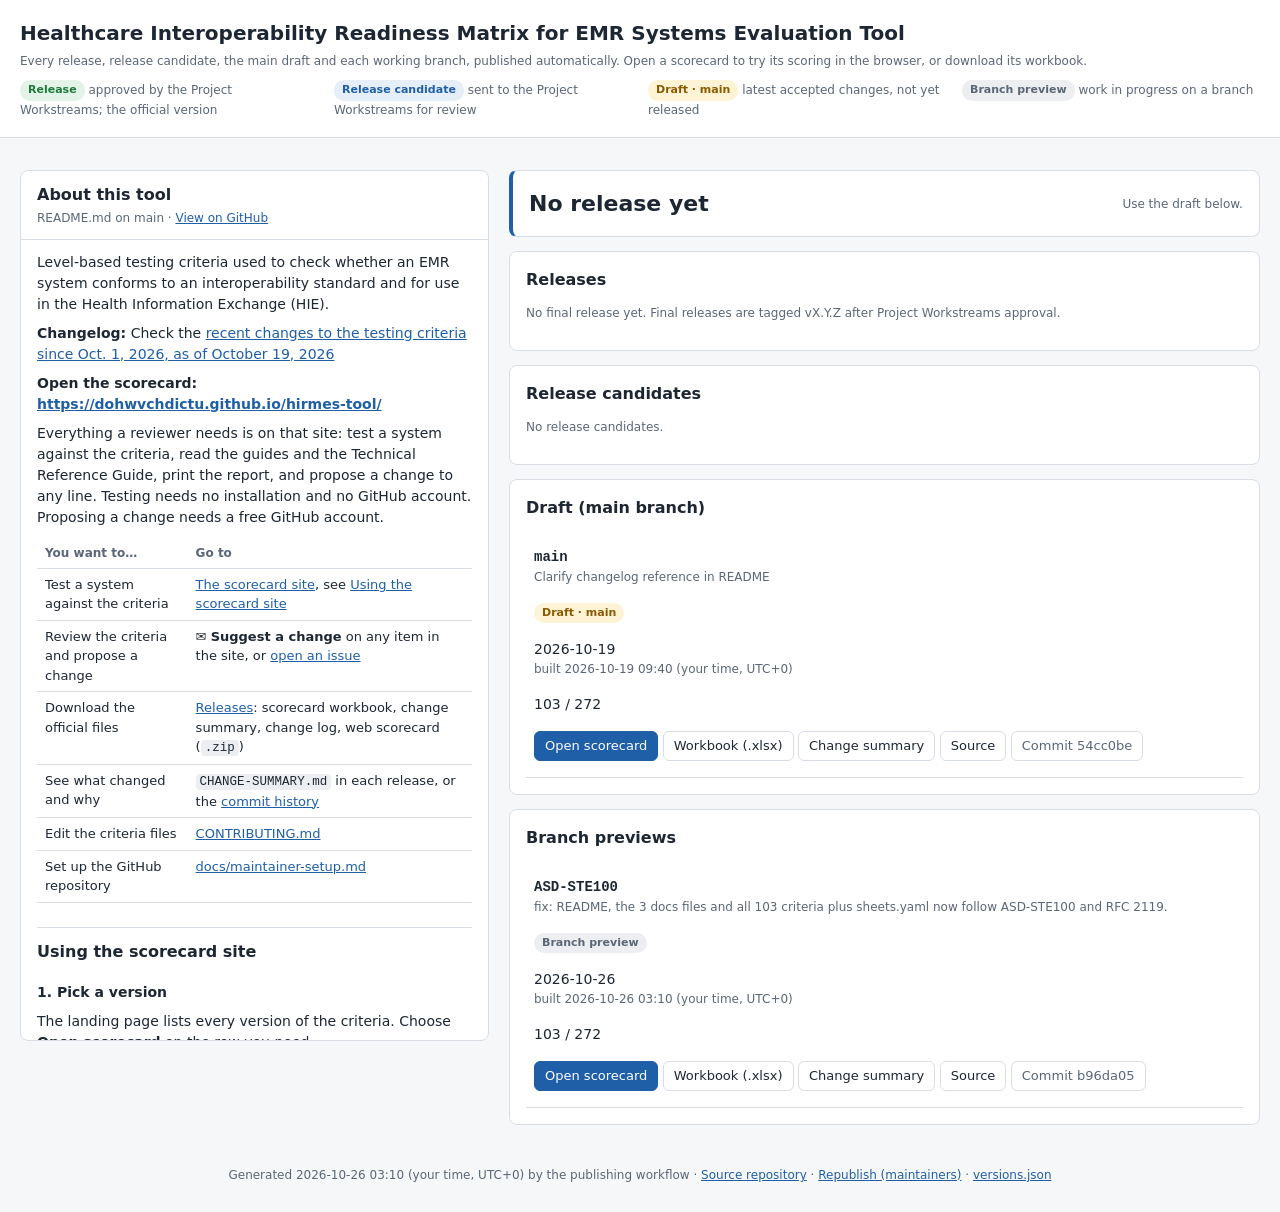
==== commit 868fdcbd: "publish: push ASD-STE100 (b96da05)" ====
--- a/index.html
+++ b/index.html
@@ -3,7 +3,7 @@
      SPDX-License-Identifier: GPL-3.0-or-later -->
 <html lang="en">
 <head>
-  <meta name="generated" content="2026-10-19T09:40:31+00:00">
+  <meta name="generated" content="2026-10-26T03:10:33+00:00">
   <meta charset="utf-8">
   <meta name="viewport" content="width=device-width, initial-scale=1">
   <title>Testing Criteria: Published Versions</title>
@@ -550,11 +550,11 @@
   })();
 </script>
     <div class="versions">
-<section class="hero"><div class="big">No release yet</div><div class="muted">Use the draft below.</div></section><section><h2>Releases</h2><p class="muted">No final release yet. Final releases are tagged vX.Y.Z after Project Workstreams approval.</p></section><section><h2>Release candidates</h2><p class="muted">No release candidates.</p></section><section><h2>Draft (main branch)</h2><table><thead><tr><th>Version / branch</th><th>Type</th><th>Date</th><th class="num">Criteria / sub-items</th><th>Open or download</th></tr></thead><tbody><tr><td><span class="ref">main</span><div class="muted">Clarify changelog reference in README</div></td><td><span class="badge b-draft">Draft · main</span></td><td>2026-10-19<div class="muted">built <time datetime="2026-10-19T09:40:26+00:00">2026-10-19 17:40 PHT</time></div></td><td class="num">103 / 272</td><td class="actions"><a class="btn primary" href="draft/">Open scorecard</a> <a class="btn" href="draft/testing-criteria-scorecard-unreleased-draft.xlsx" download>Workbook (.xlsx)</a> <a class="btn" href="draft/CHANGE-SUMMARY.md">Change summary</a> <a class="btn" href="https://github.com/dohwvchdictu/hirmes-tool/tree/main">Source</a> <a class="btn subtle" href="https://github.com/dohwvchdictu/hirmes-tool/commit/54cc0be">Commit 54cc0be</a></td></tr></tbody></table></section><section><h2>Branch previews</h2><p class="muted">No other branches. Every pushed branch gets a preview here.</p></section>
+<section class="hero"><div class="big">No release yet</div><div class="muted">Use the draft below.</div></section><section><h2>Releases</h2><p class="muted">No final release yet. Final releases are tagged vX.Y.Z after Project Workstreams approval.</p></section><section><h2>Release candidates</h2><p class="muted">No release candidates.</p></section><section><h2>Draft (main branch)</h2><table><thead><tr><th>Version / branch</th><th>Type</th><th>Date</th><th class="num">Criteria / sub-items</th><th>Open or download</th></tr></thead><tbody><tr><td><span class="ref">main</span><div class="muted">Clarify changelog reference in README</div></td><td><span class="badge b-draft">Draft · main</span></td><td>2026-10-19<div class="muted">built <time datetime="2026-10-19T09:40:26+00:00">2026-10-19 17:40 PHT</time></div></td><td class="num">103 / 272</td><td class="actions"><a class="btn primary" href="draft/">Open scorecard</a> <a class="btn" href="draft/testing-criteria-scorecard-unreleased-draft.xlsx" download>Workbook (.xlsx)</a> <a class="btn" href="draft/CHANGE-SUMMARY.md">Change summary</a> <a class="btn" href="https://github.com/dohwvchdictu/hirmes-tool/tree/main">Source</a> <a class="btn subtle" href="https://github.com/dohwvchdictu/hirmes-tool/commit/54cc0be">Commit 54cc0be</a></td></tr></tbody></table></section><section><h2>Branch previews</h2><table><thead><tr><th>Version / branch</th><th>Type</th><th>Date</th><th class="num">Criteria / sub-items</th><th>Open or download</th></tr></thead><tbody><tr><td><span class="ref">ASD-STE100</span><div class="muted">fix: README, the 3 docs files and all 103 criteria plus sheets.yaml now follow ASD-STE100 and RFC 2119.</div></td><td><span class="badge b-branch">Branch preview</span></td><td>2026-10-26<div class="muted">built <time datetime="2026-10-26T03:10:27+00:00">2026-10-26 11:10 PHT</time></div></td><td class="num">103 / 272</td><td class="actions"><a class="btn primary" href="preview/ASD-STE100/">Open scorecard</a> <a class="btn" href="preview/ASD-STE100/testing-criteria-scorecard-unreleased-draft.xlsx" download>Workbook (.xlsx)</a> <a class="btn" href="preview/ASD-STE100/CHANGE-SUMMARY.md">Change summary</a> <a class="btn" href="https://github.com/dohwvchdictu/hirmes-tool/tree/ASD-STE100">Source</a> <a class="btn subtle" href="https://github.com/dohwvchdictu/hirmes-tool/commit/b96da05">Commit b96da05</a></td></tr></tbody></table></section>
     </div>
   </main>
   <footer>
-    Generated <time datetime="2026-10-19T09:40:31+00:00">2026-10-19 17:40 PHT</time> by the publishing workflow ·
+    Generated <time datetime="2026-10-26T03:10:33+00:00">2026-10-26 11:10 PHT</time> by the publishing workflow ·
     <a href="https://github.com/dohwvchdictu/hirmes-tool">Source repository</a> ·
     <a href="https://github.com/dohwvchdictu/hirmes-tool/actions/workflows/publish.yml">Republish (maintainers)</a> ·
     <a href="versions.json">versions.json</a>
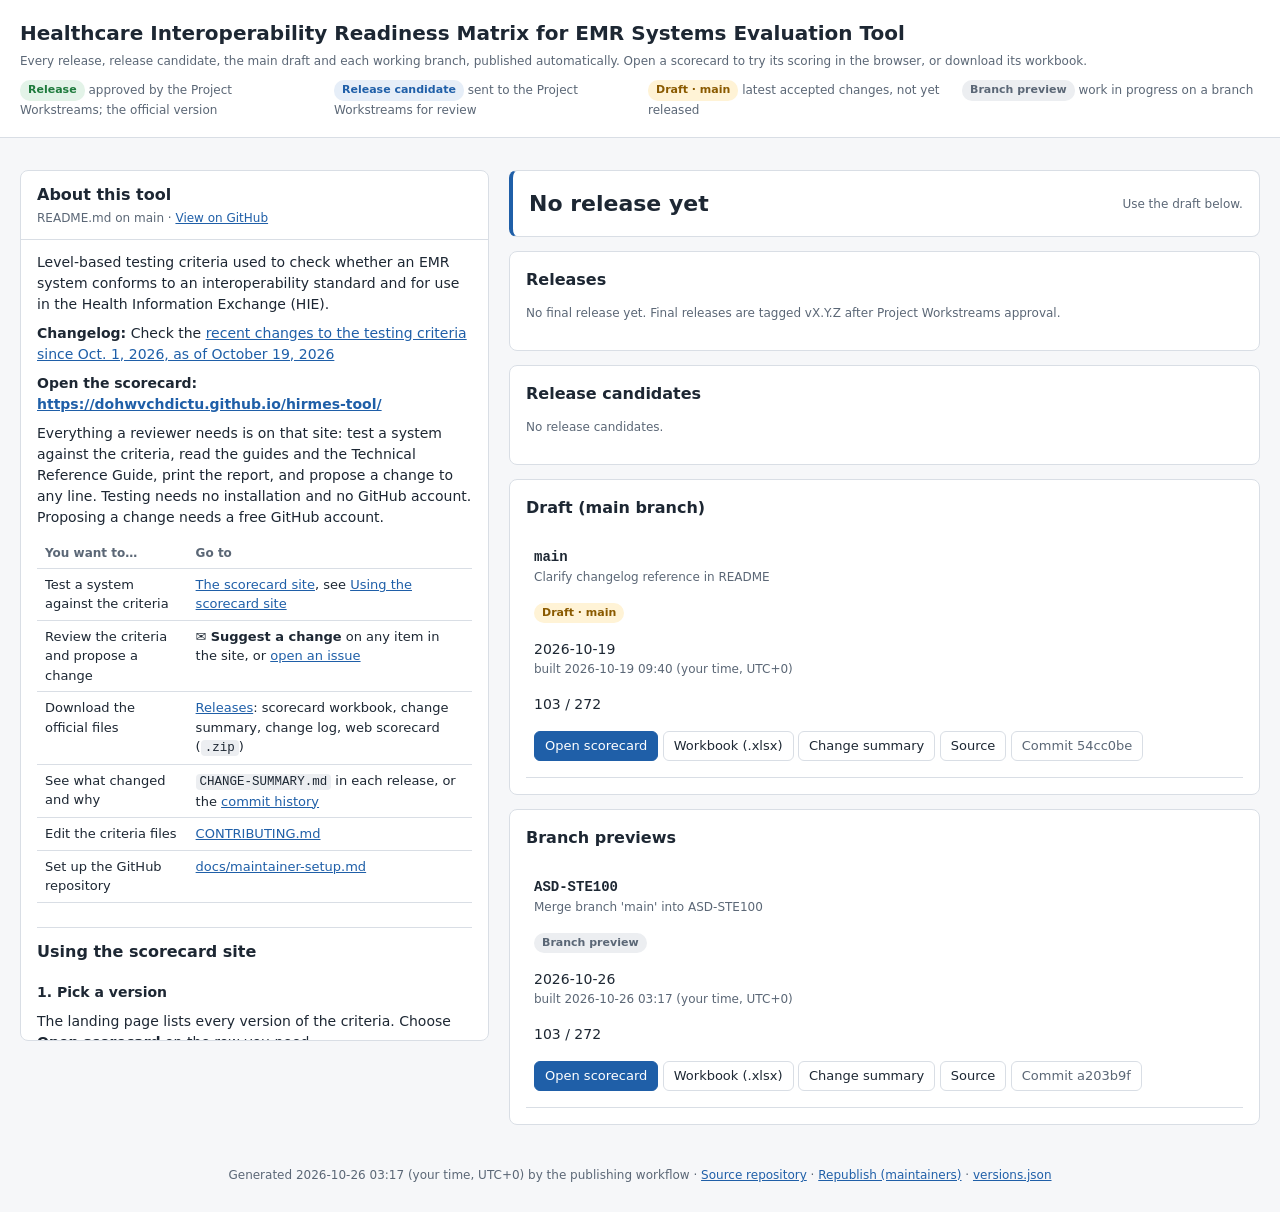
==== commit 4ad2a203: "publish: push ASD-STE100 (a203b9f)" ====
--- a/index.html
+++ b/index.html
@@ -3,7 +3,7 @@
      SPDX-License-Identifier: GPL-3.0-or-later -->
 <html lang="en">
 <head>
-  <meta name="generated" content="2026-10-26T03:10:33+00:00">
+  <meta name="generated" content="2026-10-26T03:17:55+00:00">
   <meta charset="utf-8">
   <meta name="viewport" content="width=device-width, initial-scale=1">
   <title>Testing Criteria: Published Versions</title>
@@ -550,11 +550,11 @@
   })();
 </script>
     <div class="versions">
-<section class="hero"><div class="big">No release yet</div><div class="muted">Use the draft below.</div></section><section><h2>Releases</h2><p class="muted">No final release yet. Final releases are tagged vX.Y.Z after Project Workstreams approval.</p></section><section><h2>Release candidates</h2><p class="muted">No release candidates.</p></section><section><h2>Draft (main branch)</h2><table><thead><tr><th>Version / branch</th><th>Type</th><th>Date</th><th class="num">Criteria / sub-items</th><th>Open or download</th></tr></thead><tbody><tr><td><span class="ref">main</span><div class="muted">Clarify changelog reference in README</div></td><td><span class="badge b-draft">Draft · main</span></td><td>2026-10-19<div class="muted">built <time datetime="2026-10-19T09:40:26+00:00">2026-10-19 17:40 PHT</time></div></td><td class="num">103 / 272</td><td class="actions"><a class="btn primary" href="draft/">Open scorecard</a> <a class="btn" href="draft/testing-criteria-scorecard-unreleased-draft.xlsx" download>Workbook (.xlsx)</a> <a class="btn" href="draft/CHANGE-SUMMARY.md">Change summary</a> <a class="btn" href="https://github.com/dohwvchdictu/hirmes-tool/tree/main">Source</a> <a class="btn subtle" href="https://github.com/dohwvchdictu/hirmes-tool/commit/54cc0be">Commit 54cc0be</a></td></tr></tbody></table></section><section><h2>Branch previews</h2><table><thead><tr><th>Version / branch</th><th>Type</th><th>Date</th><th class="num">Criteria / sub-items</th><th>Open or download</th></tr></thead><tbody><tr><td><span class="ref">ASD-STE100</span><div class="muted">fix: README, the 3 docs files and all 103 criteria plus sheets.yaml now follow ASD-STE100 and RFC 2119.</div></td><td><span class="badge b-branch">Branch preview</span></td><td>2026-10-26<div class="muted">built <time datetime="2026-10-26T03:10:27+00:00">2026-10-26 11:10 PHT</time></div></td><td class="num">103 / 272</td><td class="actions"><a class="btn primary" href="preview/ASD-STE100/">Open scorecard</a> <a class="btn" href="preview/ASD-STE100/testing-criteria-scorecard-unreleased-draft.xlsx" download>Workbook (.xlsx)</a> <a class="btn" href="preview/ASD-STE100/CHANGE-SUMMARY.md">Change summary</a> <a class="btn" href="https://github.com/dohwvchdictu/hirmes-tool/tree/ASD-STE100">Source</a> <a class="btn subtle" href="https://github.com/dohwvchdictu/hirmes-tool/commit/b96da05">Commit b96da05</a></td></tr></tbody></table></section>
+<section class="hero"><div class="big">No release yet</div><div class="muted">Use the draft below.</div></section><section><h2>Releases</h2><p class="muted">No final release yet. Final releases are tagged vX.Y.Z after Project Workstreams approval.</p></section><section><h2>Release candidates</h2><p class="muted">No release candidates.</p></section><section><h2>Draft (main branch)</h2><table><thead><tr><th>Version / branch</th><th>Type</th><th>Date</th><th class="num">Criteria / sub-items</th><th>Open or download</th></tr></thead><tbody><tr><td><span class="ref">main</span><div class="muted">Clarify changelog reference in README</div></td><td><span class="badge b-draft">Draft · main</span></td><td>2026-10-19<div class="muted">built <time datetime="2026-10-19T09:40:26+00:00">2026-10-19 17:40 PHT</time></div></td><td class="num">103 / 272</td><td class="actions"><a class="btn primary" href="draft/">Open scorecard</a> <a class="btn" href="draft/testing-criteria-scorecard-unreleased-draft.xlsx" download>Workbook (.xlsx)</a> <a class="btn" href="draft/CHANGE-SUMMARY.md">Change summary</a> <a class="btn" href="https://github.com/dohwvchdictu/hirmes-tool/tree/main">Source</a> <a class="btn subtle" href="https://github.com/dohwvchdictu/hirmes-tool/commit/54cc0be">Commit 54cc0be</a></td></tr></tbody></table></section><section><h2>Branch previews</h2><table><thead><tr><th>Version / branch</th><th>Type</th><th>Date</th><th class="num">Criteria / sub-items</th><th>Open or download</th></tr></thead><tbody><tr><td><span class="ref">ASD-STE100</span><div class="muted">Merge branch &#x27;main&#x27; into ASD-STE100</div></td><td><span class="badge b-branch">Branch preview</span></td><td>2026-10-26<div class="muted">built <time datetime="2026-10-26T03:17:51+00:00">2026-10-26 11:17 PHT</time></div></td><td class="num">103 / 272</td><td class="actions"><a class="btn primary" href="preview/ASD-STE100/">Open scorecard</a> <a class="btn" href="preview/ASD-STE100/testing-criteria-scorecard-unreleased-draft.xlsx" download>Workbook (.xlsx)</a> <a class="btn" href="preview/ASD-STE100/CHANGE-SUMMARY.md">Change summary</a> <a class="btn" href="https://github.com/dohwvchdictu/hirmes-tool/tree/ASD-STE100">Source</a> <a class="btn subtle" href="https://github.com/dohwvchdictu/hirmes-tool/commit/a203b9f">Commit a203b9f</a></td></tr></tbody></table></section>
     </div>
   </main>
   <footer>
-    Generated <time datetime="2026-10-26T03:10:33+00:00">2026-10-26 11:10 PHT</time> by the publishing workflow ·
+    Generated <time datetime="2026-10-26T03:17:55+00:00">2026-10-26 11:17 PHT</time> by the publishing workflow ·
     <a href="https://github.com/dohwvchdictu/hirmes-tool">Source repository</a> ·
     <a href="https://github.com/dohwvchdictu/hirmes-tool/actions/workflows/publish.yml">Republish (maintainers)</a> ·
     <a href="versions.json">versions.json</a>
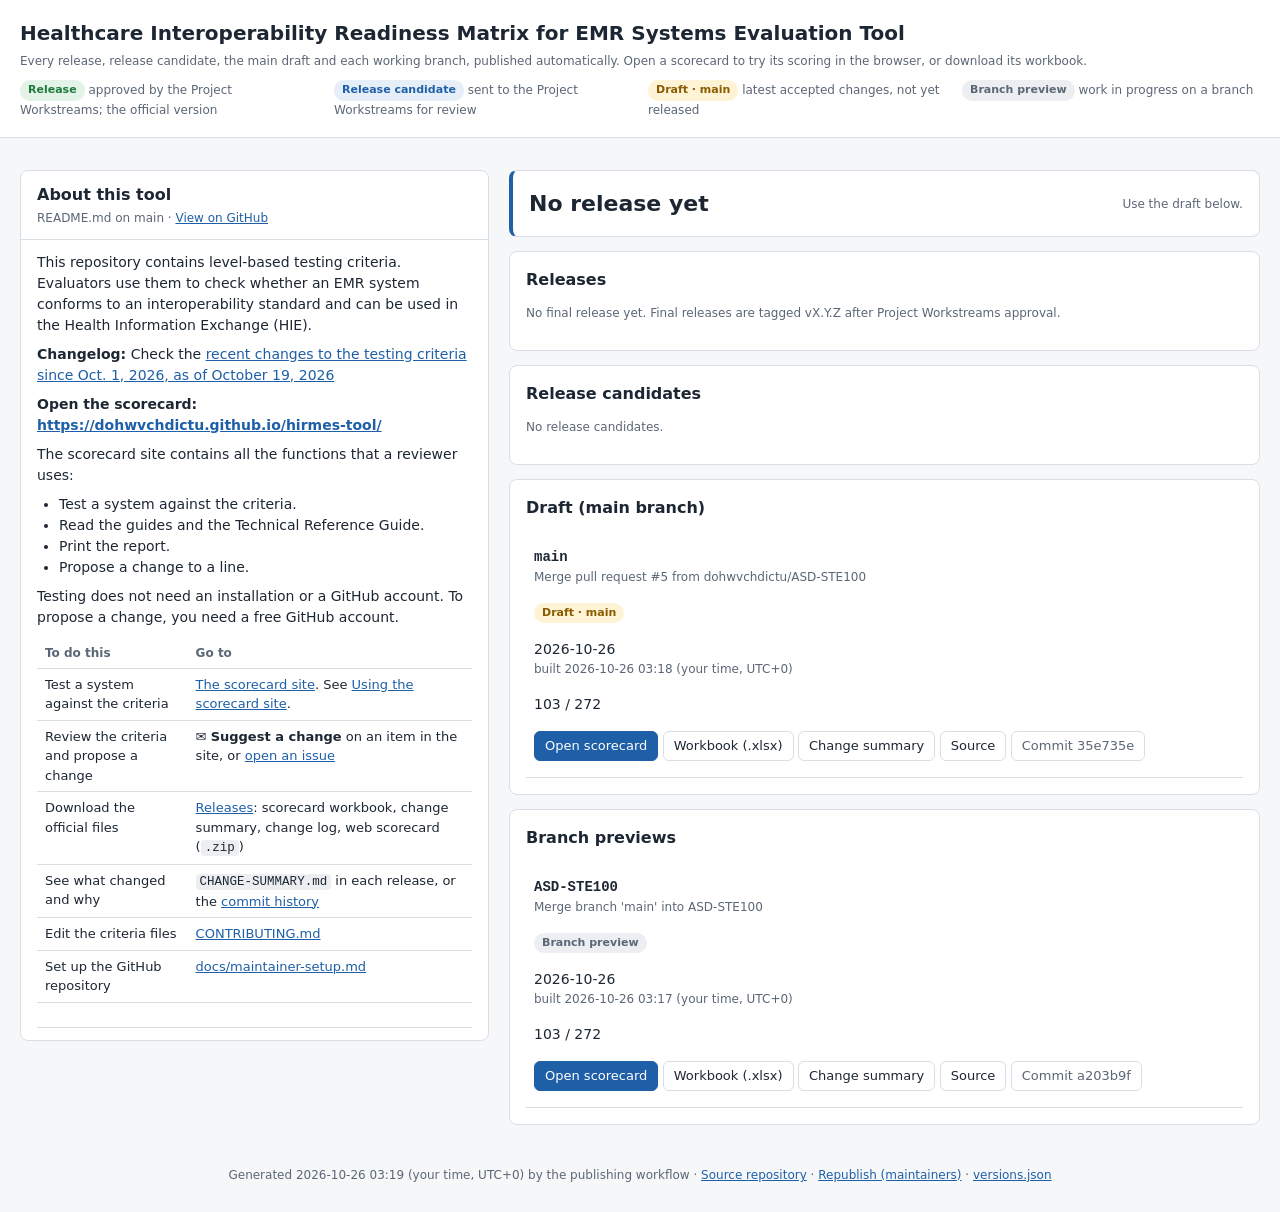
==== commit b01c8461: "publish: push main (35e735e)" ====
--- a/index.html
+++ b/index.html
@@ -3,7 +3,7 @@
      SPDX-License-Identifier: GPL-3.0-or-later -->
 <html lang="en">
 <head>
-  <meta name="generated" content="2026-10-26T03:17:55+00:00">
+  <meta name="generated" content="2026-10-26T03:18:59+00:00">
   <meta charset="utf-8">
   <meta name="viewport" content="width=device-width, initial-scale=1">
   <title>Testing Criteria: Published Versions</title>
@@ -100,27 +100,35 @@
     </div>
   </header>
   <main class="wrap layout has-readme">
-<details class="readme" id="readme" open><summary><span class="readme-title">About this tool</span><span class="muted">README.md on main · <a href="https://github.com/dohwvchdictu/hirmes-tool/blob/main/README.md">View on GitHub</a></span></summary><div class="readme-body" tabindex="0" role="region" aria-label="About this tool (README)"><p>Level-based testing criteria used to check whether an EMR system conforms to an interoperability standard and for use in the Health Information Exchange (HIE).</p>
+<details class="readme" id="readme" open><summary><span class="readme-title">About this tool</span><span class="muted">README.md on main · <a href="https://github.com/dohwvchdictu/hirmes-tool/blob/main/README.md">View on GitHub</a></span></summary><div class="readme-body" tabindex="0" role="region" aria-label="About this tool (README)"><p>This repository contains level-based testing criteria. Evaluators use them to check whether an EMR
+system conforms to an interoperability standard and can be used in the Health Information Exchange
+(HIE).</p>
 <p><strong>Changelog:</strong> Check the <a href="#changelog">recent changes to the testing criteria since Oct. 1, 2026, as of October 19, 2026</a></p>
 <p><strong>Open the scorecard: <a href="https://dohwvchdictu.github.io/hirmes-tool/">https://dohwvchdictu.github.io/hirmes-tool/</a></strong></p>
-<p>Everything a reviewer needs is on that site: test a system against the criteria, read the guides and
-the Technical Reference Guide, print the report, and propose a change to any line. Testing needs no
-installation and no GitHub account. Proposing a change needs a free GitHub account.</p>
+<p>The scorecard site contains all the functions that a reviewer uses:</p>
+<ul>
+<li>Test a system against the criteria.</li>
+<li>Read the guides and the Technical Reference Guide.</li>
+<li>Print the report.</li>
+<li>Propose a change to a line.</li>
+</ul>
+<p>Testing does not need an installation or a GitHub account. To propose a change, you need a free
+GitHub account.</p>
 <table>
 <thead>
 <tr>
-<th>You want to…</th>
+<th>To do this</th>
 <th>Go to</th>
 </tr>
 </thead>
 <tbody>
 <tr>
 <td>Test a system against the criteria</td>
-<td><a href="https://dohwvchdictu.github.io/hirmes-tool/">The scorecard site</a>, see <a href="#using-the-scorecard-site">Using the scorecard site</a></td>
+<td><a href="https://dohwvchdictu.github.io/hirmes-tool/">The scorecard site</a>. See <a href="#using-the-scorecard-site">Using the scorecard site</a>.</td>
 </tr>
 <tr>
 <td>Review the criteria and propose a change</td>
-<td>✉ <strong>Suggest a change</strong> on any item in the site, or <a href="https://github.com/dohwvchdictu/hirmes-tool/issues/new/choose">open an issue</a></td>
+<td>✉ <strong>Suggest a change</strong> on an item in the site, or <a href="https://github.com/dohwvchdictu/hirmes-tool/issues/new/choose">open an issue</a></td>
 </tr>
 <tr>
 <td>Download the official files</td>
@@ -140,188 +148,218 @@
 </tr>
 </tbody>
 </table>
+<h2 id="requirement-key-words">Requirement key words</h2>
+<p>The key words "MUST", "MUST NOT", "REQUIRED", "SHALL", "SHALL NOT", "SHOULD", "SHOULD NOT",
+"RECOMMENDED", "MAY", and "OPTIONAL" in this document, in the testing criteria and in the Technical
+Reference Guide are to be interpreted as described in
+<a href="https://www.rfc-editor.org/rfc/rfc2119">RFC 2119</a>. These words have this meaning only when they
+are in capital letters.</p>
 <h2 id="using-the-scorecard-site">Using the scorecard site</h2>
-<h3 id="1-pick-a-version">1. Pick a version</h3>
-<p>The landing page lists every version of the criteria. Choose <strong>Open scorecard</strong> on the row you need.</p>
+<h3 id="1-select-a-version">1. Select a version</h3>
+<p>The landing page shows a list of all versions of the criteria. Select <strong>Open scorecard</strong> on the
+row that you need.</p>
 <p><img alt="Landing page with the versions of the criteria" src="readme/site-landing.png" loading="lazy"></p>
 <table>
 <thead>
 <tr>
 <th>Label</th>
-<th>What it is</th>
-<th>Use it to</th>
+<th>Description</th>
+<th>Use</th>
 </tr>
 </thead>
 <tbody>
 <tr>
 <td>Release</td>
-<td>Approved by the Project Workstreams; the official version</td>
-<td>Practise and prepare for an evaluation (the released workbook is the official, signed record)</td>
+<td>The official version. The Project Workstreams approved it.</td>
+<td>Practise and prepare for an evaluation. The released workbook is the official, signed record.</td>
 </tr>
 <tr>
 <td>Release candidate</td>
-<td>Sent to the Project Workstreams for review</td>
-<td>Review what the Project Workstreams are asked to approve</td>
+<td>A version that the Project Workstreams review</td>
+<td>Review the text that the Project Workstreams must approve.</td>
 </tr>
 <tr>
 <td>Draft · main</td>
-<td>Latest accepted changes, not yet released</td>
-<td>See the current state of the criteria</td>
+<td>The latest accepted changes. They are not released yet.</td>
+<td>See the current state of the criteria.</td>
 </tr>
 <tr>
 <td>Branch preview</td>
-<td>A proposed change in progress</td>
-<td>Check a change before it is accepted</td>
+<td>A proposed change that is not complete</td>
+<td>Check a change before a maintainer accepts it.</td>
 </tr>
 </tbody>
 </table>
-<p>Each row also links to that version's workbook (<code>.xlsx</code>), change summary and source. The yellow bar
-at the top of every scorecard page names the version, branch and commit you are looking at, and
-<em>All published versions</em> returns to the landing page.</p>
-<h3 id="2-find-your-way-around">2. Find your way around</h3>
+<p>Each row also has links to the workbook (<code>.xlsx</code>), the change summary and the source of that
+version. The yellow bar at the top of each scorecard page shows the version, the branch and the
+commit. <em>All published versions</em> opens the landing page again.</p>
+<h3 id="2-find-items-on-the-site">2. Find items on the site</h3>
 <p><img alt="Search across criteria, terms, registers and documents" src="readme/site-search.png" loading="lazy"></p>
 <ul>
-<li><strong>Sidebar.</strong> <em>Overview</em> (Summary, System profile), <em>Levels</em> (one sheet per level, with its progress),
-  <em>Output</em> (Printed report, Certificate, Verify a certificate) and <em>Reference</em> (the Technical Reference
-  Guide, glossary and registers).</li>
-<li><strong>Search.</strong> Press <code>/</code> or click the search box to find any criterion, term, register entry or
-  document section.</li>
+<li><strong>Sidebar.</strong> The sidebar has four groups:</li>
+<li><em>Overview</em>: Summary, System profile.</li>
+<li><em>Levels</em>: one sheet for each level, with its progress.</li>
+<li><em>Output</em>: Printed report, Certificate, Verify a certificate.</li>
+<li><em>Reference</em>: the Technical Reference Guide, the glossary and the registers.</li>
+<li><strong>Search.</strong> Press <code>/</code> or click the search box. You can find a criterion, a term, a register
+  entry or a document section.</li>
 <li><strong>Terms.</strong> Underlined terms and dotted abbreviations in the criteria open a short definition.</li>
-<li><strong>ⓘ</strong> next to a control explains it: result options, scoring types, weights, thresholds.</li>
-<li><strong>Links.</strong> Every page and criterion has its own address (for example <code>#L1/L1-01</code>), so you can send a
-  link to the exact item you mean.</li>
+<li><strong>ⓘ.</strong> The ⓘ icon next to a control explains the control: result options, scoring types,
+  weights and thresholds.</li>
+<li><strong>Links.</strong> Each page and each criterion has its own address (for example <code>#L1/L1-01</code>). You can
+  send a link to the exact item.</li>
 </ul>
 <h3 id="3-test-a-system">3. Test a system</h3>
-<p>Open a level in the sidebar and set the <strong>Result</strong> of each criterion (Met, Not Met, Not Tested or
-N/A; some criteria are answered per sub-item). Write the evidence you checked in the notes box.
-Scores, sheet status and the level achieved update as you answer.</p>
+<ol>
+<li>Open a level in the sidebar.</li>
+<li>Set the <strong>Result</strong> of each criterion: Met, Not Met, Not Tested or N/A. For some criteria, you
+   set a result for each sub-item.</li>
+<li>Write the evidence that you checked in the notes box.</li>
+</ol>
+<p>The scores, the sheet status and the level achieved change immediately when you set a result.</p>
 <p><img alt="A criteria sheet with one criterion answered and its evidence noted" src="readme/site-criteria-sheet.png" loading="lazy"></p>
-<p>The buttons under each criterion open the <strong>guide drawer</strong>: what the developer must provide, how the
-validator checks it, the evidence required, its traces to the FHIR profiles and registers, and its
-terms. Tick <em>Follow</em> to keep the drawer in step with the criterion you click.</p>
+<p>The buttons below each criterion open the <strong>guide drawer</strong>. The guide drawer shows:</p>
+<ul>
+<li>The items that the developer MUST provide.</li>
+<li>How the validator checks the criterion.</li>
+<li>The evidence that the criterion requires.</li>
+<li>The traces to the FHIR profiles and the registers.</li>
+<li>The terms of the criterion.</li>
+</ul>
+<p>Select <em>Follow</em> to show the guide of each criterion that you click.</p>
 <p><img alt="Guide drawer showing the developer's guide for L1-01" src="readme/site-guide-drawer.png" loading="lazy"></p>
-<p>Fill in the <strong>System profile</strong> (application, product, versions, testing team), then open the
-<strong>Summary</strong> to see every level at once. A level stays LOCKED until the level before it passes; a
-system is conformant when Levels 0 to 3 pass with no critical item not met.</p>
+<p>Complete the <strong>System profile</strong> (application, product, versions, testing team). Then open the
+<strong>Summary</strong> to see all levels together. A level shows LOCKED until the level before it passes. A
+system is conformant when Levels 0 to 3 pass and no critical item is Not Met.</p>
 <p><img alt="Summary scorecard with the result of each level" src="readme/site-summary.png" loading="lazy"></p>
 <h3 id="4-save-print-and-download">4. Save, print and download</h3>
-<p>Your answers, notes and profile are kept <strong>in this browser only</strong> and saved as you type; nothing is
-sent to a server. Use the <strong>Evaluation</strong> menu to keep or share them:</p>
+<p>The site keeps your answers, notes and profile <strong>only in this browser</strong>. It saves them while you
+type. It does not send data to a server. Use the <strong>Evaluation</strong> menu to keep or share your
+answers:</p>
 <p><img alt="The Evaluation menu" src="readme/site-evaluation-menu.png" loading="lazy"></p>
 <table>
 <thead>
 <tr>
 <th>Menu item</th>
-<th>What it does</th>
+<th>Function</th>
 </tr>
 </thead>
 <tbody>
 <tr>
 <td>Save evaluation</td>
-<td>Downloads answers, notes and profile as a <code>.json</code> file. Save often, and before clearing the browser or changing computers</td>
+<td>Downloads the answers, notes and profile as a <code>.json</code> file. Save frequently. Save before you clear the browser or change to a different computer.</td>
 </tr>
 <tr>
 <td>Load evaluation…</td>
-<td>Continues from a saved <code>.json</code> file, on any computer</td>
+<td>Opens a saved <code>.json</code> file on any computer, so that you can continue.</td>
 </tr>
 <tr>
 <td>Print report</td>
-<td>The printed evaluation report, or a PDF through the browser's print dialog</td>
+<td>Prints the evaluation report. To make a PDF, use the print dialog of the browser.</td>
 </tr>
 <tr>
 <td>Print certificate</td>
-<td>The Certificate of Validation (proof of concept, see <a href="#6-certificate-proof-of-concept">step 6</a>)</td>
+<td>Prints the Certificate of Validation (proof of concept, see <a href="#6-certificate-proof-of-concept">step 6</a>).</td>
 </tr>
 <tr>
 <td>Clear answers</td>
-<td>Removes everything saved in this browser</td>
+<td>Removes all data that this browser keeps for the evaluation.</td>
 </tr>
 <tr>
 <td>Blank workbook (.xlsx)</td>
-<td>The scorecard workbook of this version, to fill in offline</td>
+<td>Downloads the scorecard workbook of this version. You can complete it offline.</td>
 </tr>
 </tbody>
 </table>
-<p>A workbook filled with the web answers is not available yet. Use <em>Save evaluation</em>, or copy the
+<p>The site cannot make a workbook that contains the web answers. Use <em>Save evaluation</em>, or copy the
 results into the blank workbook.</p>
 <h3 id="5-review-the-criteria-and-propose-a-change">5. Review the criteria and propose a change</h3>
-<p>Every criterion, sheet heading, guide, help text, glossary term, register entry and Reference
-section has a yellow <strong>✎ Edit</strong> button. It shows the file and lines the item comes from and offers
-three actions:</p>
+<p>These items have a yellow <strong>✎ Edit</strong> button: each criterion, sheet heading, guide, help text,
+glossary term, register entry and Reference section. The button shows the file and the lines that
+contain the item. It gives three actions:</p>
 <p><img alt="The ✎ Edit menu of criterion L1-02" src="readme/site-edit-menu.png" loading="lazy"></p>
 <table>
 <thead>
 <tr>
 <th>Action</th>
-<th>What it does</th>
-<th>Who it suits</th>
+<th>Function</th>
+<th>Users</th>
 </tr>
 </thead>
 <tbody>
 <tr>
 <td>✉ Suggest a change</td>
-<td>Opens a change request (a GitHub issue) with the item, its location and its current text filled in. Add what it should say and why</td>
-<td>Project Workstream members and reviewers (no editing needed)</td>
+<td>Opens a change request (a GitHub issue). The request already contains the item, its location and its current text. Add the new text and the reason.</td>
+<td>Project Workstream members and reviewers. They do not edit files.</td>
 </tr>
 <tr>
 <td>⌗ Show the lines</td>
-<td>Opens the source file at those lines, in the exact version the page was built from</td>
-<td>Anyone checking where a text comes from</td>
+<td>Opens the source file at those lines, in the version that the page comes from.</td>
+<td>All persons who check the source of a text</td>
 </tr>
 <tr>
 <td>✎ Edit on GitHub</td>
-<td>Opens the file in GitHub's editor. Without write access GitHub makes a copy (fork) and a pull request for you</td>
+<td>Opens the file in the GitHub editor. If you do not have write access, GitHub makes a copy (fork) and a pull request for you.</td>
 <td>Editors</td>
 </tr>
 </tbody>
 </table>
-<p><em>Jump to a part</em> lists each field of a criterion (title, weight, critical flag, guides, sub-items)
-with its own ✉, so a suggestion can point at one field. You can also
-<a href="https://github.com/dohwvchdictu/hirmes-tool/issues/new/choose">open a change request</a> directly and choose the kind of change: wording,
-correction, new criterion, retire or move, or a policy change (weight, critical flag, threshold).</p>
-<p>The <strong>Reference</strong> section holds the Technical Reference Guide, with the glossary and the registers
-(Technical Baseline, sources, FHIR traceability, indicators) inserted where they belong. Each
-register entry lists the criteria that use it, and every section and entry has its own ✎.</p>
+<p><em>Jump to a part</em> shows a list of the fields of a criterion: title, weight, critical flag, guides
+and sub-items. Each field has its own ✉, so a suggestion can refer to one field. You can also
+<a href="https://github.com/dohwvchdictu/hirmes-tool/issues/new/choose">open a change request</a> directly. Then select the type of change:
+wording, correction, new criterion, retire or move, or policy change (weight, critical flag,
+threshold).</p>
+<p>The <strong>Reference</strong> section contains the Technical Reference Guide. The glossary and the registers
+(Technical Baseline, sources, FHIR traceability, indicators) are in the related chapters. Each
+register entry shows the criteria that use it. Each section and each entry has its own ✎.</p>
 <p><img alt="Technical Baseline chapter in the Reference section" src="readme/site-reference.png" loading="lazy"></p>
-<p><strong>What happens next.</strong> A maintainer answers the issue. An accepted change is made on a branch, which
-gets its own <em>Branch preview</em> on the landing page so you can check it. Once merged it appears in
-<em>Draft · main</em>, and it is listed in the change summary of the next release candidate sent to the Project Workstreams.</p>
+<p><strong>After you send a request:</strong></p>
+<ol>
+<li>A maintainer replies to the issue.</li>
+<li>If the maintainer accepts the change, the maintainer makes the change on a branch.</li>
+<li>The branch gets its own <em>Branch preview</em> on the landing page. You can check the change there.</li>
+<li>After the merge, the change is in <em>Draft · main</em>.</li>
+<li>The change summary of the next release candidate for the Project Workstreams shows the change.</li>
+</ol>
 <h3 id="6-certificate-proof-of-concept">6. Certificate (proof of concept)</h3>
 <p><em>Output › Certificate</em> prints a Certificate of Validation from the System Profile and the results.
-The page lists what is still missing; until everything is in order it prints as a SPECIMEN. Its QR
-code opens <em>Verify a certificate</em>, which checks the number and fingerprint against the register of
-issued certificates. This feature is a proof of concept for discussion and is not an official DOH
-certificate; see <a href="https://github.com/dohwvchdictu/hirmes-tool/blob/main/CONTRIBUTING.md#certificates">CONTRIBUTING.md</a>.</p>
+The page shows a list of the missing items. Until all items are complete, the certificate prints
+as a SPECIMEN.</p>
+<p>The QR code of the certificate opens <em>Verify a certificate</em>. This page compares the number and the
+fingerprint with the register of issued certificates.</p>
+<p>This function is a proof of concept for discussion. It is not an official DOH certificate. See
+<a href="https://github.com/dohwvchdictu/hirmes-tool/blob/main/CONTRIBUTING.md#certificates">CONTRIBUTING.md</a>.</p>
 <p><img alt="Certificate page listing the open items" src="readme/site-certificate.png" loading="lazy"></p>
 <h2 id="about-this-repository">About this repository</h2>
-<p>The criteria are kept as plain text. Every output is generated from them, so a change is made once
-and every file stays in sync. The rest of this README is for maintainers and editors.</p>
-<h3 id="what-is-in-this-repository">What is in this repository</h3>
-<pre><code>criteria/            one YAML file per criterion, in a folder per sheet (L0, L1, L2A–L2D, L3, L4)
-criteria/sheets.yaml sheet titles, introductions and the display order of criteria
+<p>The criteria are plain text files. The build scripts make all outputs from these files. Thus you
+make a change in one location, and all output files stay the same. The remaining part of this
+README is for maintainers and editors.</p>
+<h3 id="contents-of-this-repository">Contents of this repository</h3>
+<pre><code>criteria/            one YAML file for each criterion, in a folder for each sheet (L0, L1, L2A to L2D, L3, L4)
+criteria/sheets.yaml sheet titles, introductions and the display order of the criteria
 criteria/profile.yaml              sections, fields and choices of the System Profile form
 criteria/certificate.yaml          wording, signatories and logos of the Certificate of Validation (proof of concept)
-criteria/certificates-issued.yaml  register of issued certificates (what the QR code verifies against)
-criteria/retired-legacy.yaml  IDs retired before this repository existed (kept reserved)
+criteria/certificates-issued.yaml  register of issued certificates (the QR code verification uses it)
+criteria/retired-legacy.yaml  IDs retired before this repository existed (reserved)
 scoring.yaml         pass thresholds, level gating and the Project Workstreams approval record
 registers/           Technical Baseline (TB-), sources (SRC-), FHIR traceability (TR-), indicators (IND-),
                      glossary, abbreviations, ID prefixes, and form-help.yaml (the ⓘ help in the web scorecard)
-schema/              rules every YAML file must follow
-templates/           workbook layout used to generate the scorecard
+schema/              rules for each YAML file
+templates/           workbook layout for the scorecard
 scripts/             check, build, publish and change-summary scripts (import_rev9.py: the one-time Rev 9 import)
 tool/                web scorecard (static page), certificate code (cert.js), letterhead images (img/)
                      and landing page template
 tests/               round-trip, scoring and certificate tests
-docs/                Technical Reference Guide (prose; its tables come from registers/, see docs/README.md)
+docs/                Technical Reference Guide (text, with tables from registers/, see docs/README.md)
                      and the one-time GitHub setup (maintainer-setup.md)
 .github/             workflows (check, publish, release) and issue templates (change request, certificate record)
 </code></pre>
-<h3 id="how-outputs-are-produced">How outputs are produced</h3>
+<h3 id="how-the-build-makes-the-outputs">How the build makes the outputs</h3>
 <table>
 <thead>
 <tr>
 <th>Output</th>
-<th>Built by</th>
+<th>Made by</th>
 <th>When</th>
 </tr>
 </thead>
@@ -329,192 +367,205 @@
 <tr>
 <td>Scorecard workbook (<code>.xlsx</code>)</td>
 <td><code>scripts/build_xlsx.py</code></td>
-<td>Every push (download from the workflow run or the web scorecard's Evaluation menu) and every release</td>
+<td>At each push and at each release. Download it from the workflow run or from the Evaluation menu of the web scorecard.</td>
 </tr>
 <tr>
 <td>Web scorecard and landing page</td>
 <td><code>scripts/build_web.py</code> (with <code>scripts/build_reference.py</code> for the glossary, registers and documents), <code>scripts/publish.py</code></td>
-<td>Every push to any branch or tag (GitHub Pages, <code>gh-pages</code> branch); a <code>.zip</code> of the scorecard with every release</td>
+<td>At each push to a branch or tag (GitHub Pages, <code>gh-pages</code> branch). Each release also contains a <code>.zip</code> of the scorecard.</td>
 </tr>
 <tr>
 <td>Printed report and certificate (PDF)</td>
-<td>The web scorecard: Output › Printed report and Output › Certificate in the sidebar, or the Evaluation menu (the certificate is a proof of concept, see <a href="https://github.com/dohwvchdictu/hirmes-tool/blob/main/CONTRIBUTING.md#certificates">CONTRIBUTING.md</a>)</td>
-<td>On demand, from an evaluation</td>
+<td>The web scorecard: Output › Printed report and Output › Certificate in the sidebar, or the Evaluation menu. The certificate is a proof of concept, see <a href="https://github.com/dohwvchdictu/hirmes-tool/blob/main/CONTRIBUTING.md#certificates">CONTRIBUTING.md</a>.</td>
+<td>When a user prints from an evaluation</td>
 </tr>
 <tr>
 <td>Change summary</td>
 <td><code>scripts/change_summary.py</code></td>
-<td>Every release (compared with the previous release)</td>
+<td>At each release (compared with the previous release)</td>
 </tr>
 <tr>
 <td>Change log</td>
 <td>git-cliff, from commit messages</td>
-<td>Every release</td>
+<td>At each release</td>
 </tr>
 </tbody>
 </table>
-<p>The web scorecard also carries the glossary, registers and documents: terms in the criteria open a
-short popover, each criterion has a guide drawer (Developer, Validator, Evidence, Traces, Terms), and
-the Reference tab and search box (press <code>/</code>) lead to every register entry and document chapter. See
-<a href="https://github.com/dohwvchdictu/hirmes-tool/blob/main/CONTRIBUTING.md#help-terms-and-documents-in-the-web-scorecard">CONTRIBUTING.md</a> for how to edit them.</p>
-<p>Every file carries its version, branch and commit, so a printed copy can be traced to its source.</p>
-<h3 id="proposed-versioning">Proposed Versioning</h3>
-<ul>
-<li>The first release from this repository is <strong>Revision 1</strong> (<code>v1.0.0</code>). Legacy revisions (Rev 3–9) were
-  produced outside the repository; the Rev 9 content was imported as the starting content.</li>
-<li>Drafts sent to the Project Workstreams for review are release candidates: <code>v1.0.0-rc1</code>, <code>v1.0.0-rc2</code>, …</li>
-<li>Later revisions step the major version (<code>v2.0.0</code>); text clarifications without scoring effect step
-  the minor version (<code>v1.1.0</code>); fixes to a released version step the patch (<code>v1.0.1</code>).</li>
-<li>The released workbook is the official, signed record. The web scorecard is a review and practice tool.</li>
+<p>The web scorecard also contains the glossary, the registers and the documents:</p>
+<ul>
+<li>A term in the criteria opens a short popover.</li>
+<li>Each criterion has a guide drawer (Developer, Validator, Evidence, Traces, Terms).</li>
+<li>The Reference tab and the search box (press <code>/</code>) open each register entry and each document
+  chapter.</li>
+</ul>
+<p>To edit these items, see
+<a href="https://github.com/dohwvchdictu/hirmes-tool/blob/main/CONTRIBUTING.md#help-terms-and-documents-in-the-web-scorecard">CONTRIBUTING.md</a>.</p>
+<p>Each file contains its version, branch and commit. Thus you can find the source of a printed copy.</p>
+<h3 id="proposed-versioning">Proposed versioning</h3>
+<ul>
+<li>The first release from this repository is <strong>Revision 1</strong> (<code>v1.0.0</code>). The legacy revisions
+  (Rev 3 to Rev 9) were made outside the repository. The Rev 9 content is the starting content of
+  this repository.</li>
+<li>A draft for review by the Project Workstreams is a release candidate: <code>v1.0.0-rc1</code>,
+  <code>v1.0.0-rc2</code>, and so on.</li>
+<li>A new revision increases the major version (<code>v2.0.0</code>).</li>
+<li>A text clarification that does not change the scores increases the minor version (<code>v1.1.0</code>).</li>
+<li>A correction to a released version increases the patch version (<code>v1.0.1</code>).</li>
+<li>The released workbook is the official, signed record. The web scorecard is a tool for review
+  and practice.</li>
 </ul>
 <h3 id="run-it-locally">Run it locally</h3>
 <pre><code class="language-bash">python -m pip install -r requirements.txt
-python scripts/check.py --counts        # validate everything and print the Count Register
+python scripts/check.py --counts        # validate all files and print the Count Register
 python scripts/build_xlsx.py            # writes dist/testing-criteria-scorecard-&lt;version&gt;.xlsx
 python scripts/build_web.py             # writes site/
 python -m http.server -d site 8000      # open http://localhost:8000
 python tests/test_roundtrip.py          # workbook rows match the YAML
 python tests/test_certificate.py        # certificate fingerprints and QR codes (needs Node.js; pip install qrcode for the full QR check)
 python tests/test_scoring.py            # workbook and web give the same results (needs LibreOffice and Node.js)
-python scripts/change_summary.py        # what changed in the criteria since the previous tag
+python scripts/change_summary.py        # changes in the criteria since the previous tag
 </code></pre>
 <h2 id="changelog">Changelog</h2>
-<p>The following indicates the changes made to the testing criteria from the draft revision presented at the Aklan Health Information Exchange Pre-Deployment Workshop for 2027 Roll-Out at DOH Central Office last October 1, 2026</p>
+<p>This list shows the changes to the testing criteria since the draft revision of October 1, 2026.
+That draft was presented at the Aklan Health Information Exchange Pre-Deployment Workshop for the
+2027 Roll-Out, at the DOH Central Office.</p>
+<p>In this list, "affects scoring" marks a change that can change the score of an evaluation.</p>
 <h3 id="criteria-added">Criteria added</h3>
 <ul>
-<li><strong>TS0</strong>: Add TS0-05 international code systems (SNOMED CT, LOINC, ICD-10) valid on the DOH terminology server (Count 3, W2) <em>(affects scoring)</em></li>
-<li><strong>TS0</strong>: Add TS0-06 national registries PSGC ★, NHFR ★, NHWR (split out of rev2 TS0-01.1 to TS0-01.3; NHFR absorbs L4-09) (Count 3, critical via ★, W2) <em>(affects scoring)</em></li>
-<li><strong>TS0</strong>: Add TS0-07 patient identifiers PhilHealth ID ★ and PhilSys ★, format validated, malformed values rejected (moved from L4-07, Connectathon Issue #5) (Count 2, critical, W2) <em>(affects scoring)</em></li>
-<li><strong>TS0</strong>: Add TS0-08 optional DSWD household / beneficiary ID (SRC-15) (Binary, info-only, W0) <em>(affects scoring)</em></li>
-<li><strong>TS0-01</strong>: Add required bindings civil status (MaritalStatus) ★ and next-of-kin relationship ★ as TS0-01.3 and TS0-01.4 <em>(affects scoring)</em></li>
-<li><strong>TS0-02</strong>: Add TS0-02.3 Priority ★ (EReferralPriority: routine / urgent / stat); Task status moves to TS0-02.5 ★ <em>(affects scoring)</em></li>
-<li><strong>L1-05</strong>: Add L1-05.5 privacy-by-design / privacy-by-default: data minimisation, retention, secure disposal (TB-11; NPC Circular 2023-06) <em>(affects scoring)</em></li>
-<li><strong>TS1</strong>: Add TS1-01 referring facility details (Count 5, 1 ★ NHFR code, W2) <em>(affects scoring)</em></li>
-<li><strong>TS1</strong>: Add TS1-02 receiving facility details (Count 3, 1 ★ NHFR code, W2) <em>(affects scoring)</em></li>
-<li><strong>TS1</strong>: Add TS1-03 referring practitioner and care navigator, linked as requester (Count 4, 2 ★: role, and new TS1-03.4 requester link, W2) <em>(affects scoring)</em></li>
-<li><strong>TS1</strong>: Add TS1-04 patient demographics and identifiers (Count 9, 3 ★: PhilSys, PhilHealth, sex; adds TS1-04.9 PWD registration, W2) <em>(affects scoring)</em></li>
-<li><strong>TS1</strong>: Add TS1-05 accompanied by / next of kin, as Patient.contact or ERefRelatedPerson (TR-022) (Binary, W1) <em>(affects scoring)</em></li>
-<li><strong>TS1</strong>: Add TS1-06 referral request details (Count 6, 4 ★: referral category, new priority, reason for referral, new ServiceRequest links; adds TS1-06.6 fixed values intent / status, W2) <em>(affects scoring)</em></li>
-<li><strong>TS1</strong>: Add TS1-07 chief complaint, working impression ★ and clinical history (Count 3, W2) <em>(affects scoring)</em></li>
-<li><strong>TS1</strong>: Add TS1-08 vital signs with LOINC code, vital-signs category and UCUM unit (Count 6, 1 ★ blood pressure panel, W2) <em>(affects scoring)</em></li>
-<li><strong>TS1</strong>: Add TS1-09 laboratory result attachment (Binary, W1) <em>(affects scoring)</em></li>
-<li><strong>TS1</strong>: Add TS1-10 treatment given before referral (Binary, W1) <em>(affects scoring)</em></li>
-<li><strong>TS1</strong>: Add TS1-11 professional signature and its date / time (Count 2, W1) <em>(affects scoring)</em></li>
-<li><strong>TS1</strong>: Add TS1-12 referral tracking Task: status requested ★, focus to ServiceRequest ★, requester / owner, authoredOn (Count 4, W2) <em>(affects scoring)</em></li>
-<li><strong>TS1</strong>: Add TS1-13 referral linked to the referring encounter (Binary, W1) <em>(affects scoring)</em></li>
-<li><strong>TS1</strong>: Add TS1-14 time called, for information (Binary, W0) <em>(affects scoring)</em></li>
-<li><strong>TS1</strong>: Add TS1-15 mode of transportation, for information (Binary, W0) <em>(affects scoring)</em></li>
-<li><strong>TS1</strong>: Add TS1-16 patient matching: three referrals reuse one existing Patient (moved from L4-08) (Count 3, all ★, critical, W2) <em>(affects scoring)</em></li>
-<li><strong>TS1-T.03</strong>: Add RelatedPerson (N/A if Patient.contact is used) to the meta.profile check, 12 to 13 resources; Procedure becomes MedicationAdministration or Procedure <em>(affects scoring)</em></li>
-<li><strong>TS2</strong>: Add TS2-01 receiving facility finds new referrals without typing an ID (re-keys TS2-T.01) (Binary, critical, W2) <em>(affects scoring)</em></li>
-<li><strong>TS2</strong>: Add TS2-02 referring and receiving facility details (Count 7, 2 ★, W2) <em>(affects scoring)</em></li>
-<li><strong>TS2</strong>: Add TS2-03 referring practitioner and care navigator (Count 3, 1 ★, W2) <em>(affects scoring)</em></li>
-<li><strong>TS2</strong>: Add TS2-04 patient demographics and identifiers (Count 11, 3 ★, W2) <em>(affects scoring)</em></li>
-<li><strong>TS2</strong>: Add TS2-05 referral request details (Count 4, 3 ★, W2) <em>(affects scoring)</em></li>
-<li><strong>TS2</strong>: Add TS2-06 clinical findings (Count 4, 1 ★, W2) <em>(affects scoring)</em></li>
-<li><strong>TS2</strong>: Add TS2-07 vital signs, value and unit (Count 6, 1 ★, W2) <em>(affects scoring)</em></li>
-<li><strong>TS2</strong>: Add TS2-08 laboratory attachment received and listed with the referral (Binary, W1) <em>(affects scoring)</em></li>
-<li><strong>TS2</strong>: Add TS2-09 treatment given and professional signature (Count 3, W1) <em>(affects scoring)</em></li>
-<li><strong>TS2</strong>: Add TS2-10 receiving practitioner / care navigator kept separate from the referring practitioner (Count 4, 2 ★ including new TS2-10.4, W2) <em>(affects scoring)</em></li>
-<li><strong>TS2</strong>: Add TS2-11 receiving response updates the Task: received ★, accepted ★ (new), rejected with reason, completed (new) (Count 4, W2) <em>(affects scoring)</em></li>
-<li><strong>TS2</strong>: Add TS2-12 status changes shown at the referring facility (re-keys TS2-T.02) (Binary, critical, W2) <em>(affects scoring)</em></li>
-<li><strong>TS2</strong>: Add TS2-13 every status change time-stamped and kept: requested ★, received ★, accepted / rejected ★, completed ★ (moved from L4-06) (Count 4, critical, W2) <em>(affects scoring)</em></li>
-<li><strong>TEC</strong>: Add TEC-08 encryption at rest (TB-03) and salted adaptive password hashes (TB-04) (Binary, W2) <em>(affects scoring)</em></li>
-<li><strong>TEC</strong>: Add TEC-09 access boundaries: failed log-ins, cross-facility access, privilege escalation (Count 5, 3 ★, critical, W2) <em>(affects scoring)</em></li>
-<li><strong>TEC</strong>: Add TEC-10 log-out, expiry and revocation end sessions and accounts (Count 3, W2) <em>(affects scoring)</em></li>
-<li><strong>TEC</strong>: Add TEC-11 error messages, client code and logs expose no secrets or excess patient data (Count 3, W1) <em>(affects scoring)</em></li>
-<li><strong>TEC</strong>: Add TEC-12 audit log cannot be altered through the application and records security events (Count 4, W2) <em>(affects scoring)</em></li>
-<li><strong>TEC</strong>: Add TEC-13 outgoing connections verify certificates; exposed APIs protected against abuse (Count 2, W1) <em>(affects scoring)</em></li>
-<li><strong>TEC</strong>: Add TEC-14 independent vulnerability assessment of the version under test, no unresolved critical / high findings (Binary, W1) <em>(affects scoring)</em></li>
-<li><strong>TS3</strong>: Add TS3-01 referral missing an IG-mandatory element is not shown as sent, reason shown, corrected referral accepted (Count 3, all ★, critical, W2) <em>(affects scoring)</em></li>
-<li><strong>TS3</strong>: Add TS3-02 malformed values prevented or SHR rejection handled without data loss (Count 3, W1) <em>(affects scoring)</em></li>
-<li><strong>TS3</strong>: Add TS3-03 references to non-existent facility, practitioner or patient prevented or handled (Count 2, W1) <em>(affects scoring)</em></li>
-<li><strong>TS3</strong>: Add TS3-04 double submission leaves only one referral on the SHR (Count 2, all ★, critical, W2) <em>(affects scoring)</em></li>
-<li><strong>TS3</strong>: Add TS3-05 connection loss: no data lost, referral sent after recovery (absorbs TEC-06) (Count 3, 2 ★, critical, W2) <em>(affects scoring)</em></li>
-<li><strong>TS3</strong>: Add TS3-06 partial failure leaves no half-saved referral and no false success (Count 2, all ★, critical, W2) <em>(affects scoring)</em></li>
-<li><strong>TS3</strong>: Add TS3-07 graceful degradation when the terminology server or a registry is down; no invented codes (Count 2, W1) <em>(affects scoring)</em></li>
-<li><strong>TS3</strong>: Add TS3-08 rejected or expired system credential reported clearly, nothing silently dropped (Binary, W1) <em>(affects scoring)</em></li>
-<li><strong>TS3</strong>: Add TS3-09 receiving-side retrieval during an SHR outage: nothing missed, nothing listed twice (Count 3, W2) <em>(affects scoring)</em></li>
-<li><strong>L3</strong>: Add L3-16 top morbidity (working impression) counted and ranked correctly (replaces the untitled, unscored rev2 row "Top Morbidity caes being referred") (Count 4, W1) <em>(affects scoring)</em></li>
-<li><strong>L3</strong>: Add L3-17 month boundary: referrals assigned to the correct reporting period (IND-01) (Count 3, W1) <em>(affects scoring)</em></li>
-<li><strong>L3</strong>: Add L3-18 duplicate and cancelled referrals counted per indicator rules (IND-02, IND-03) (Count 2, W2) <em>(affects scoring)</em></li>
-<li><strong>L3</strong>: Add L3-19 late status changes reflected on re-run; turnaround time uses the correct timestamps (IND-04, IND-08) (Count 3, W1) <em>(affects scoring)</em></li>
-<li><strong>L3</strong>: Add L3-20 combined filters return the expected counts (Count 3, W1) <em>(affects scoring)</em></li>
-<li><strong>L3</strong>: Add L3-21 exported totals equal on-screen totals and expected values (Binary, W1) <em>(affects scoring)</em></li>
+<li><strong>TS0</strong>: Add TS0-05, international code systems (SNOMED CT, LOINC, ICD-10) valid on the DOH terminology server (Count 3, W2) <em>(affects scoring)</em></li>
+<li><strong>TS0</strong>: Add TS0-06, national registries PSGC ★, NHFR ★ and NHWR. They come from rev2 TS0-01.1 to TS0-01.3. NHFR also contains L4-09. (Count 3, critical through ★, W2) <em>(affects scoring)</em></li>
+<li><strong>TS0</strong>: Add TS0-07, patient identifiers PhilHealth ID ★ and PhilSys ★. The EMR validates the format and rejects malformed values. Moved from L4-07, Connectathon Issue #5. (Count 2, critical, W2) <em>(affects scoring)</em></li>
+<li><strong>TS0</strong>: Add TS0-08, OPTIONAL DSWD household or beneficiary ID (SRC-15) (Binary, information only, W0) <em>(affects scoring)</em></li>
+<li><strong>TS0-01</strong>: Add the required bindings civil status (MaritalStatus) ★ and next-of-kin relationship ★ as TS0-01.3 and TS0-01.4 <em>(affects scoring)</em></li>
+<li><strong>TS0-02</strong>: Add TS0-02.3 Priority ★ (EReferralPriority: routine / urgent / stat). Task status moves to TS0-02.5 ★. <em>(affects scoring)</em></li>
+<li><strong>L1-05</strong>: Add L1-05.5, privacy by design and privacy by default: data minimisation, retention, secure disposal (TB-11, NPC Circular 2023-06) <em>(affects scoring)</em></li>
+<li><strong>TS1</strong>: Add TS1-01, referring facility details (Count 5, 1 ★ NHFR code, W2) <em>(affects scoring)</em></li>
+<li><strong>TS1</strong>: Add TS1-02, receiving facility details (Count 3, 1 ★ NHFR code, W2) <em>(affects scoring)</em></li>
+<li><strong>TS1</strong>: Add TS1-03, referring practitioner and care navigator, linked as requester (Count 4, 2 ★: role, and the new TS1-03.4 requester link, W2) <em>(affects scoring)</em></li>
+<li><strong>TS1</strong>: Add TS1-04, patient demographics and identifiers (Count 9, 3 ★: PhilSys, PhilHealth, sex. Adds TS1-04.9 PWD registration. W2) <em>(affects scoring)</em></li>
+<li><strong>TS1</strong>: Add TS1-05, accompanied by / next of kin, as Patient.contact or ERefRelatedPerson (TR-022) (Binary, W1) <em>(affects scoring)</em></li>
+<li><strong>TS1</strong>: Add TS1-06, referral request details (Count 6, 4 ★: referral category, new priority, reason for referral, new ServiceRequest links. Adds TS1-06.6 fixed values intent / status. W2) <em>(affects scoring)</em></li>
+<li><strong>TS1</strong>: Add TS1-07, chief complaint, working impression ★ and clinical history (Count 3, W2) <em>(affects scoring)</em></li>
+<li><strong>TS1</strong>: Add TS1-08, vital signs with LOINC code, vital-signs category and UCUM unit (Count 6, 1 ★ blood pressure panel, W2) <em>(affects scoring)</em></li>
+<li><strong>TS1</strong>: Add TS1-09, laboratory result attachment (Binary, W1) <em>(affects scoring)</em></li>
+<li><strong>TS1</strong>: Add TS1-10, treatment given before referral (Binary, W1) <em>(affects scoring)</em></li>
+<li><strong>TS1</strong>: Add TS1-11, professional signature and its date / time (Count 2, W1) <em>(affects scoring)</em></li>
+<li><strong>TS1</strong>: Add TS1-12, referral tracking Task: status requested ★, focus to ServiceRequest ★, requester / owner, authoredOn (Count 4, W2) <em>(affects scoring)</em></li>
+<li><strong>TS1</strong>: Add TS1-13, referral linked to the referring encounter (Binary, W1) <em>(affects scoring)</em></li>
+<li><strong>TS1</strong>: Add TS1-14, time called, for information (Binary, W0) <em>(affects scoring)</em></li>
+<li><strong>TS1</strong>: Add TS1-15, mode of transportation, for information (Binary, W0) <em>(affects scoring)</em></li>
+<li><strong>TS1</strong>: Add TS1-16, patient matching: three referrals use one existing Patient again. Moved from L4-08. (Count 3, all ★, critical, W2) <em>(affects scoring)</em></li>
+<li><strong>TS1-T.03</strong>: Add RelatedPerson (N/A if the EMR uses Patient.contact) to the meta.profile check. The check now has 13 resources (was 12). Procedure becomes MedicationAdministration or Procedure. <em>(affects scoring)</em></li>
+<li><strong>TS2</strong>: Add TS2-01, the receiving facility finds new referrals without typing an ID (new key for TS2-T.01) (Binary, critical, W2) <em>(affects scoring)</em></li>
+<li><strong>TS2</strong>: Add TS2-02, referring and receiving facility details (Count 7, 2 ★, W2) <em>(affects scoring)</em></li>
+<li><strong>TS2</strong>: Add TS2-03, referring practitioner and care navigator (Count 3, 1 ★, W2) <em>(affects scoring)</em></li>
+<li><strong>TS2</strong>: Add TS2-04, patient demographics and identifiers (Count 11, 3 ★, W2) <em>(affects scoring)</em></li>
+<li><strong>TS2</strong>: Add TS2-05, referral request details (Count 4, 3 ★, W2) <em>(affects scoring)</em></li>
+<li><strong>TS2</strong>: Add TS2-06, clinical findings (Count 4, 1 ★, W2) <em>(affects scoring)</em></li>
+<li><strong>TS2</strong>: Add TS2-07, vital signs, value and unit (Count 6, 1 ★, W2) <em>(affects scoring)</em></li>
+<li><strong>TS2</strong>: Add TS2-08, laboratory attachment received and shown with the referral (Binary, W1) <em>(affects scoring)</em></li>
+<li><strong>TS2</strong>: Add TS2-09, treatment given and professional signature (Count 3, W1) <em>(affects scoring)</em></li>
+<li><strong>TS2</strong>: Add TS2-10, the receiving practitioner / care navigator is separate from the referring practitioner (Count 4, 2 ★ including the new TS2-10.4, W2) <em>(affects scoring)</em></li>
+<li><strong>TS2</strong>: Add TS2-11, the receiving response updates the Task: received ★, accepted ★ (new), rejected with reason, completed (new) (Count 4, W2) <em>(affects scoring)</em></li>
+<li><strong>TS2</strong>: Add TS2-12, the referring facility shows the status changes (new key for TS2-T.02) (Binary, critical, W2) <em>(affects scoring)</em></li>
+<li><strong>TS2</strong>: Add TS2-13, the EMR records a time stamp for each status change and keeps it: requested ★, received ★, accepted / rejected ★, completed ★. Moved from L4-06. (Count 4, critical, W2) <em>(affects scoring)</em></li>
+<li><strong>TEC</strong>: Add TEC-08, encryption at rest (TB-03) and salted adaptive password hashes (TB-04) (Binary, W2) <em>(affects scoring)</em></li>
+<li><strong>TEC</strong>: Add TEC-09, access boundaries: failed log-ins, cross-facility access, privilege escalation (Count 5, 3 ★, critical, W2) <em>(affects scoring)</em></li>
+<li><strong>TEC</strong>: Add TEC-10, log-out, expiry and revocation end sessions and accounts (Count 3, W2) <em>(affects scoring)</em></li>
+<li><strong>TEC</strong>: Add TEC-11, error messages, client code and logs do not show secrets or more patient data than necessary (Count 3, W1) <em>(affects scoring)</em></li>
+<li><strong>TEC</strong>: Add TEC-12, users cannot change the audit log through the application, and the audit log records security events (Count 4, W2) <em>(affects scoring)</em></li>
+<li><strong>TEC</strong>: Add TEC-13, outgoing connections verify certificates, and exposed APIs have protection against abuse (Count 2, W1) <em>(affects scoring)</em></li>
+<li><strong>TEC</strong>: Add TEC-14, independent vulnerability assessment of the version under test, with no unresolved critical or high findings (Binary, W1) <em>(affects scoring)</em></li>
+<li><strong>TS3</strong>: Add TS3-01, the EMR does not show a referral without an IG-mandatory element as sent. It shows the reason and accepts the corrected referral. (Count 3, all ★, critical, W2) <em>(affects scoring)</em></li>
+<li><strong>TS3</strong>: Add TS3-02, the EMR prevents malformed values, or handles the SHR rejection without data loss (Count 3, W1) <em>(affects scoring)</em></li>
+<li><strong>TS3</strong>: Add TS3-03, the EMR prevents or handles references to a facility, practitioner or patient that does not exist (Count 2, W1) <em>(affects scoring)</em></li>
+<li><strong>TS3</strong>: Add TS3-04, a double submission leaves only one referral on the SHR (Count 2, all ★, critical, W2) <em>(affects scoring)</em></li>
+<li><strong>TS3</strong>: Add TS3-05, connection loss: no data loss, and the EMR sends the referral after recovery. Contains TEC-06. (Count 3, 2 ★, critical, W2) <em>(affects scoring)</em></li>
+<li><strong>TS3</strong>: Add TS3-06, a partial failure leaves no half-saved referral and no false success (Count 2, all ★, critical, W2) <em>(affects scoring)</em></li>
+<li><strong>TS3</strong>: Add TS3-07, graceful degradation when the terminology server or a registry is not available. The EMR does not invent codes. (Count 2, W1) <em>(affects scoring)</em></li>
+<li><strong>TS3</strong>: Add TS3-08, the EMR reports a rejected or expired system credential clearly and does not silently drop data (Binary, W1) <em>(affects scoring)</em></li>
+<li><strong>TS3</strong>: Add TS3-09, retrieval at the receiving side during an SHR outage: no referral missed, no referral shown two times (Count 3, W2) <em>(affects scoring)</em></li>
+<li><strong>L3</strong>: Add L3-16, top morbidity (working impression) counted and ranked correctly. Replaces the untitled rev2 row "Top Morbidity caes being referred", which had no score. (Count 4, W1) <em>(affects scoring)</em></li>
+<li><strong>L3</strong>: Add L3-17, month boundary: referrals go to the correct reporting period (IND-01) (Count 3, W1) <em>(affects scoring)</em></li>
+<li><strong>L3</strong>: Add L3-18, duplicate and cancelled referrals counted by the indicator rules (IND-02, IND-03) (Count 2, W2) <em>(affects scoring)</em></li>
+<li><strong>L3</strong>: Add L3-19, a new run shows late status changes, and turnaround time uses the correct time stamps (IND-04, IND-08) (Count 3, W1) <em>(affects scoring)</em></li>
+<li><strong>L3</strong>: Add L3-20, combined filters give the expected counts (Count 3, W1) <em>(affects scoring)</em></li>
+<li><strong>L3</strong>: Add L3-21, exported totals are equal to the totals on the screen and to the expected values (Binary, W1) <em>(affects scoring)</em></li>
 </ul>
 <h3 id="criteria-retired-moved-or-merged">Criteria retired, moved or merged</h3>
 <ul>
-<li><strong>TS1</strong>: Retire TS1-1.01 to TS1-1.45 and re-model them into TS1-01 to TS1-16, fields as sub-items (cross-walk §6.4) <em>(affects scoring)</em></li>
-<li><strong>TS1</strong>: Merge duplicate rows TS1-1.38, TS1-1.39, TS1-1.40 into TS1-03.1, TS1-03.3, TS1-03.2 <em>(affects scoring)</em></li>
-<li><strong>TS1</strong>: Remove TS1-1.14 Action Point: Received and TS1-1.15 Referred (Forwarded); the referring EMR now sets Task requested (TS1-12.1 ★) <em>(affects scoring)</em></li>
-<li><strong>TS1</strong>: Move TS1-1.22 Age (computed) to the receiving-side display check TS2-04.5 <em>(affects scoring)</em></li>
-<li><strong>TS2</strong>: Retire TS2-2.01 to TS2-2.44 and TS2-T.01 to TS2-T.03 and re-model them into TS2-01 to TS2-13 (cross-walk §6.5) <em>(affects scoring)</em></li>
-<li><strong>TS2</strong>: Remove TS2-2.16 Time Called; no longer checked on the receiving side (info-only in TS1-14) <em>(affects scoring)</em></li>
-<li><strong>TS2</strong>: Remove TS2-2.18 Referred (Forwarded) as a receiving-side status; onward referral is TS1-T.04 / L4-10 <em>(affects scoring)</em></li>
-<li><strong>TEC</strong>: Move TEC-06 downtime handling to TS3-05 (now tested with retry / duplication checks) <em>(affects scoring)</em></li>
-<li><strong>L4</strong>: Move L4-06 status timestamps to TS2-13 (fundamental, now critical in Level 2) <em>(affects scoring)</em></li>
-<li><strong>L4</strong>: Move L4-07 identifier format validation to TS0-07 (Connectathon Issue #5; number not reused) <em>(affects scoring)</em></li>
+<li><strong>TS1</strong>: Retire TS1-1.01 to TS1-1.45. Their content is now in TS1-01 to TS1-16, with fields as sub-items (cross-walk §6.4). <em>(affects scoring)</em></li>
+<li><strong>TS1</strong>: Merge the duplicate rows TS1-1.38, TS1-1.39 and TS1-1.40 into TS1-03.1, TS1-03.3 and TS1-03.2 <em>(affects scoring)</em></li>
+<li><strong>TS1</strong>: Remove TS1-1.14 Action Point: Received and TS1-1.15 Referred (Forwarded). The referring EMR now sets Task requested (TS1-12.1 ★). <em>(affects scoring)</em></li>
+<li><strong>TS1</strong>: Move TS1-1.22 Age (computed) to the display check at the receiving side, TS2-04.5 <em>(affects scoring)</em></li>
+<li><strong>TS2</strong>: Retire TS2-2.01 to TS2-2.44 and TS2-T.01 to TS2-T.03. Their content is now in TS2-01 to TS2-13 (cross-walk §6.5). <em>(affects scoring)</em></li>
+<li><strong>TS2</strong>: Remove TS2-2.16 Time Called. The receiving side does not check it now (information only in TS1-14). <em>(affects scoring)</em></li>
+<li><strong>TS2</strong>: Remove TS2-2.18 Referred (Forwarded) as a receiving-side status. Onward referral is in TS1-T.04 / L4-10. <em>(affects scoring)</em></li>
+<li><strong>TEC</strong>: Move TEC-06 downtime handling to TS3-05. TS3-05 also tests retry and duplication. <em>(affects scoring)</em></li>
+<li><strong>L4</strong>: Move L4-06 status time stamps to TS2-13 (fundamental, now critical in Level 2) <em>(affects scoring)</em></li>
+<li><strong>L4</strong>: Move L4-07 identifier format validation to TS0-07 (Connectathon Issue #5. The number is not used again.) <em>(affects scoring)</em></li>
 <li><strong>L4</strong>: Move L4-08 patient de-duplication to TS1-16 (fundamental, now critical in Level 2) <em>(affects scoring)</em></li>
 <li><strong>L4</strong>: Merge L4-09 NHFR-sourced facility data into TS0-06.2 ★ <em>(affects scoring)</em></li>
-<li><strong>L4</strong>: Retire L4-12 Inferno / official conformance suite until an official PHeReF test kit exists (Inferno is now accepted evidence in TS1-T.02) <em>(affects scoring)</em></li>
-<li><strong>L4</strong>: Retire L4-13 SMART on FHIR launch (maturity target outside current scope) <em>(affects scoring)</em></li>
-</ul>
-<p>Only TEC-06 and L4-06 to L4-13 are recorded in <code>retired-legacy.yaml</code>; the TS1-1.xx, TS2-2.xx and TS2-T.xx ranges are not (audit §10, item 1).</p>
+<li><strong>L4</strong>: Retire L4-12 Inferno / official conformance suite until an official PHeReF test kit is available. Inferno is now accepted evidence in TS1-T.02. <em>(affects scoring)</em></li>
+<li><strong>L4</strong>: Retire L4-13 SMART on FHIR launch (maturity target outside the current scope) <em>(affects scoring)</em></li>
+</ul>
+<p><code>retired-legacy.yaml</code> records only TEC-06 and L4-06 to L4-13. It does not record the TS1-1.xx,
+TS2-2.xx and TS2-T.xx ranges (audit §10, item 1).</p>
 <h3 id="policy-thresholds-weights-critical-flags">Policy (thresholds, weights, critical flags)</h3>
 <ul>
-<li><strong>2A</strong>: Lower the TS0 pass threshold from 100% to 85%; critical items and ★ sub-items must still be Met <em>(affects scoring)</em></li>
-<li>Add ★ critical sub-items (<code>critical: subs</code>): a criterion fails critically when any ★ sub-item is Not Met or N/A <em>(affects scoring)</em></li>
-<li>Extend the pass rule: every critical item and every ★ sub-item must be Met <em>(affects scoring)</em></li>
-<li>Require no critical item Not Met for Conformant, in addition to Levels 0 to 3 passed; a certificate is issued only then <em>(affects scoring)</em></li>
-<li>Add threshold policy status Proposed / Approved; a Conformant result while Proposed is shown as PROVISIONAL</li>
+<li><strong>2A</strong>: Decrease the TS0 pass threshold from 100% to 85%. Critical items and ★ sub-items MUST still be Met. <em>(affects scoring)</em></li>
+<li>Add ★ critical sub-items (<code>critical: subs</code>). A criterion fails critically when a ★ sub-item is Not Met or N/A. <em>(affects scoring)</em></li>
+<li>Extend the pass rule: each critical item and each ★ sub-item MUST be Met. <em>(affects scoring)</em></li>
+<li>For a Conformant result, Levels 0 to 3 MUST pass and no critical item can be Not Met. The DOH issues a certificate only for a Conformant result. <em>(affects scoring)</em></li>
+<li>Add the threshold policy status Proposed / Approved. While the status is Proposed, a Conformant result shows as PROVISIONAL.</li>
 <li>Add the all-or-nothing scoring type <em>(affects scoring)</em></li>
-<li>Add info-only items with weight 0: TS0-08, TS1-14, TS1-15, L3-12 (rev2 had one, TS1-1.43) <em>(affects scoring)</em></li>
-<li><strong>L1-02</strong>: Change scoring from Count to All-or-nothing; a manual missing any one section scores 0% (rev2 gave partial credit, e.g. 5/7 = 71%) <em>(affects scoring)</em></li>
-<li><strong>L1-04</strong>: Cut the tiers from three to two, judged by how patient details reach the referral: a standalone system that receives patient details automatically scores 100% (was 75%); manual encoding stays 50% <em>(affects scoring)</em></li>
-<li><strong>L3-12</strong>: Set weight 1 to 0 (info-only) until a time limit is set on the consultant's recommendation; polling, push or IOL notification accepted; recording optional <em>(affects scoring)</em></li>
-<li><strong>TS0-01, TS0-02</strong>: Make critical, with every sub-item ★ <em>(affects scoring)</em></li>
-<li><strong>TS0-07, TS1-16</strong>: Make identifier format validation and patient de-duplication critical (were W1, non-critical, in Level 4) <em>(affects scoring)</em></li>
+<li>Add information-only items with weight 0: TS0-08, TS1-14, TS1-15, L3-12. Rev2 had one such item, TS1-1.43. <em>(affects scoring)</em></li>
+<li><strong>L1-02</strong>: Change the scoring from Count to All-or-nothing. A manual without one of the sections gets 0%. Rev2 gave partial credit, for example 5/7 = 71%. <em>(affects scoring)</em></li>
+<li><strong>L1-04</strong>: Decrease the tiers from three to two. The tier depends on how patient details get to the referral. A standalone system that receives patient details automatically gets 100% (was 75%). Manual encoding stays at 50%. <em>(affects scoring)</em></li>
+<li><strong>L3-12</strong>: Change the weight from 1 to 0 (information only) until the DOH sets a time limit for the recommendation of the consultant. Polling, push or IOL notification is accepted. Recording is OPTIONAL. <em>(affects scoring)</em></li>
+<li><strong>TS0-01, TS0-02</strong>: Make them critical, with all sub-items ★ <em>(affects scoring)</em></li>
+<li><strong>TS0-07, TS1-16</strong>: Make identifier format validation and patient de-duplication critical. They were W1 and not critical in Level 4. <em>(affects scoring)</em></li>
 <li><strong>TS1, TS2</strong>: Make Reason for Referral critical as TS1-06.4 ★ and TS2-05.4 ★ (was W1 in TS1-1.18 and TS2-2.15) <em>(affects scoring)</em></li>
-<li><strong>TS1, TS2</strong>: Make Priority critical as TS1-06.3 ★ and TS2-05.3 ★ (no rev2 equivalent; TR-025 IG discrepancy, TDG to confirm) <em>(affects scoring)</em></li>
+<li><strong>TS1, TS2</strong>: Make Priority critical as TS1-06.3 ★ and TS2-05.3 ★. Rev2 had no equivalent. TR-025 IG discrepancy, TDG to confirm. <em>(affects scoring)</em></li>
 <li><strong>TS2</strong>: Make Date &amp; Time Received critical as TS2-13.2 ★ (was TS2-2.44, W1) <em>(affects scoring)</em></li>
-<li><strong>TS1, TS2</strong>: Reduce blood pressure from a critical Count criterion with 4 sub-items to one ★ sub-item (TS1-08.1, TS2-07.1) <em>(affects scoring)</em></li>
-<li><strong>TS1-14</strong>: Demote Time Called to info-only W0 (was TS1-1.07, W1) <em>(affects scoring)</em></li>
+<li><strong>TS1, TS2</strong>: Change blood pressure from a critical Count criterion with 4 sub-items to one ★ sub-item (TS1-08.1, TS2-07.1) <em>(affects scoring)</em></li>
+<li><strong>TS1-14</strong>: Change Time Called to information only, W0 (was TS1-1.07, W1) <em>(affects scoring)</em></li>
 </ul>
 <h3 id="corrections">Corrections</h3>
 <ul>
 <li><strong>TS1-06.2</strong>: Map Referral Category to ServiceRequest.category, SNOMED CT 73770003 Emergency / 440655000 Outpatient (was ServiceRequest.priority)</li>
 <li><strong>TS1-06.4</strong>: Map Reason for Referral to ServiceRequest.reasonCode (was ServiceRequest.category)</li>
 <li><strong>TS1-10</strong>: Map Treatment Given to MedicationAdministration or Procedure (was Procedure.note) (TR-035)</li>
-<li><strong>TS1-03.3</strong>: Map the referring care navigator to a separate PractitionerRole, N/A if none assigned (was a second Practitioner.name) (TR-011, TDG to confirm)</li>
-<li><strong>TS2-10.2</strong>: Map the receiving care navigator to Task.owner, N/A if none assigned</li>
-<li><strong>TS1-14</strong>: Map Time Called to ServiceRequest.occurrence[x] (was Task.authoredOn, now date / time sent in TS1-12.4) (TR-043, TDG to confirm)</li>
+<li><strong>TS1-03.3</strong>: Map the referring care navigator to a separate PractitionerRole, N/A if the facility assigns no care navigator (was a second Practitioner.name) (TR-011, TDG to confirm)</li>
+<li><strong>TS2-10.2</strong>: Map the receiving care navigator to Task.owner, N/A if the facility assigns no care navigator</li>
+<li><strong>TS1-14</strong>: Map Time Called to ServiceRequest.occurrence[x]. It was Task.authoredOn, which is now the date / time sent in TS1-12.4. (TR-043, TDG to confirm)</li>
 <li><strong>TS1-13</strong>: Clarify the Encounter mapping as ServiceRequest.encounter to ERefEncounter (TR-042)</li>
-<li><strong>TS1-07.2</strong>: Code working impression in ICD-10 by DOH decision (TR-031; IG binding is "example", TDG to confirm)</li>
-<li><strong>TS2-04.5</strong>: Check Age as computed from the birth date on the day of testing (rev2 mapped Age to birthDate as a TS1 field)</li>
-<li><strong>TS1, TS2</strong>: Replace the Action Point model with the Task status sequence: requested by the referring EMR (TS1-12), then received, accepted or rejected, completed by the receiving EMR (TS2-11), each time-stamped (TS2-13) <em>(affects scoring)</em></li>
-<li><strong>TS1-T.04</strong>: Require Task referred-onward, a new ServiceRequest that replaces the earlier one, and the earlier status changed (rev2 required only the status change) (TR-049)</li>
-<li><strong>TS2-11.3</strong>: Change "decline / redirect with a reason" to "rejected with reason" (Task.status rejected + statusReason); redirect is no longer named</li>
-<li><strong>TS1</strong>: Drop the prescribed HTTP verbs (PUT / POST); any create or update method is accepted</li>
-<li><strong>TS1, TS2</strong>: Accept any ONE form of server-side evidence: IOL log (e.g. OpenHIM), Inferno / official validator report, or raw FHIR request / response captured during the session (rev2: validator GET / $validate with resource ID and screenshot)</li>
-<li><strong>TS1-T.01</strong>: Drop "as one transaction"; a transaction Bundle is recommended, the interactions declared in L1-03 are accepted, Met if every resource gets HTTP 200 / 201</li>
-<li><strong>TS1-T.02</strong>: Accept Inferno, and the developer's validator report on the same payload produced during the session</li>
-<li><strong>TS0</strong>: Require values to match the official value set or registry, obtained by runtime look-up, scheduled sync or cached copy at the vendor's choice (rev2 banned hardcoding); the configured endpoint must be the DOH HIE terminology server; evidence is $expand / $validate-code</li>
-<li><strong>TS0-03</strong>: Accept showing the SHR rejection with correct-and-resend as an alternative to prevention; evidence must show the rejected and the corrected submission (Connectathon Issue #25)</li>
-<li><strong>L1-02</strong>: Check content only; titles, order and format of the manual are the vendor's choice</li>
-<li><strong>L1-04</strong>: Accept a high-level diagram and any integration method; demonstrate with the Test Data patient (name, birth date, sex, PhilSys, PhilHealth, address, contact appear without re-typing)</li>
-<li><strong>L1-05</strong>: Map each topic to the Technical Baseline TB items, or justify an equivalent control</li>
-<li><strong>L1-04, L1-05, TEC-07</strong>: Accept any ONE evidence option: full document, redacted version with signed attestation, independent certification, or view-only presentation recorded as "sighted"; source code, keys and credentials are never required</li>
-<li><strong>TEC-01</strong>: Require TLS 1.2 or higher, strong cipher suites and a valid certificate on every endpoint (TB-01, TB-02), verified by TLS scan; evidence is a scan report per endpoint (was a certificate screenshot)</li>
-<li><strong>TEC-02</strong>: Add TB-05 account protection tests (short password, repeated failed log-ins); any identity method accepted</li>
-<li><strong>TEC-04</strong>: Require the TB-08 audit fields; storage format is the vendor's choice</li>
-<li><strong>TEC-05</strong>: Accept a session lock with re-authentication as well as log-out; default idle period must not exceed TB-06</li>
-<li><strong>TEC-07</strong>: Accept a dated restore-test record, or a provider backup report with signed attestation, instead of a live restore demo (TB-09)</li>
-<li><strong>L3-01</strong>: Check the printed form by 6 sections instead of 44 fields, adding a referral status section; a section is Met only when every field in it prints correctly <em>(affects scoring)</em></li>
+<li><strong>TS1-07.2</strong>: Code the working impression in ICD-10 by DOH decision (TR-031. The IG binding is "example". TDG to confirm.)</li>
+<li><strong>TS2-04.5</strong>: Check Age as calculated from the birth date on the day of testing. Rev2 mapped Age to birthDate as a TS1 field.</li>
+<li><strong>TS1, TS2</strong>: Replace the Action Point model with the Task status sequence. The referring EMR sets requested (TS1-12). Then the receiving EMR sets received, accepted or rejected, and completed (TS2-11). Each status has a time stamp (TS2-13). <em>(affects scoring)</em></li>
+<li><strong>TS1-T.04</strong>: Require Task referred-onward, a new ServiceRequest that replaces the earlier one, and a change to the status of the earlier one. Rev2 required only the status change. (TR-049)</li>
+<li><strong>TS2-11.3</strong>: Change "decline / redirect with a reason" to "rejected with reason" (Task.status rejected + statusReason). The criterion does not name redirect now.</li>
+<li><strong>TS1</strong>: Remove the prescribed HTTP verbs (PUT / POST). The vendor MAY use any create or update method.</li>
+<li><strong>TS1, TS2</strong>: Accept any one form of server-side evidence: IOL log (for example OpenHIM), Inferno / official validator report, or raw FHIR request / response captured during the session. Rev2 required a validator GET / $validate with resource ID and screenshot.</li>
+<li><strong>TS1-T.01</strong>: Remove "as one transaction". A transaction Bundle is RECOMMENDED. The interactions declared in L1-03 are accepted. The result is Met if each resource gets HTTP 200 / 201.</li>
+<li><strong>TS1-T.02</strong>: Accept Inferno, and the validator report of the developer on the same payload, made during the session</li>
+<li><strong>TS0</strong>: Values MUST match the official value set or registry. The vendor MAY get them by runtime look-up, scheduled sync or cached copy. Rev2 did not permit hardcoded values. The configured endpoint MUST be the DOH HIE terminology server. The evidence is $expand / $validate-code.</li>
+<li><strong>TS0-03</strong>: Accept, as an alternative to prevention, an EMR that shows the SHR rejection and lets the user correct and send again. The evidence MUST show the rejected and the corrected submission. (Connectathon Issue #25)</li>
+<li><strong>L1-02</strong>: Check only the content. The vendor MAY select the titles, order and format of the manual.</li>
+<li><strong>L1-04</strong>: Accept a high-level diagram and any integration method. Demonstrate with the Test Data patient: name, birth date, sex, PhilSys, PhilHealth, address and contact appear without typing them again.</li>
+<li><strong>L1-05</strong>: Map each topic to the Technical Baseline TB items, or give the reason for an equivalent control</li>
+<li><strong>L1-04, L1-05, TEC-07</strong>: Accept any one evidence option: full document, redacted version with signed attestation, independent certification, or a view-only presentation recorded as "sighted". The evaluation never requires source code, keys or credentials.</li>
+<li><strong>TEC-01</strong>: Require TLS 1.2 or higher, strong cipher suites and a valid certificate on each endpoint (TB-01, TB-02). A TLS scan verifies them. The evidence is a scan report for each endpoint (was a certificate screenshot).</li>
+<li><strong>TEC-02</strong>: Add the TB-05 account protection tests (short password, repeated failed log-ins). Any identity method is accepted.</li>
+<li><strong>TEC-04</strong>: Require the TB-08 audit fields. The vendor MAY select the storage format.</li>
+<li><strong>TEC-05</strong>: Accept a session lock with re-authentication as an alternative to log-out. The default idle period MUST NOT be more than the TB-06 value.</li>
+<li><strong>TEC-07</strong>: Accept a dated restore-test record, or a backup report from the provider with signed attestation, as an alternative to a live restore demonstration (TB-09)</li>
+<li><strong>L3-01</strong>: Check the printed form by 6 sections, not by 44 fields. Add a referral status section. A section is Met only when each field in it prints correctly. <em>(affects scoring)</em></li>
 </ul>
 <h3 id="text-and-guides">Text and guides</h3>
 <ul>
 <li><strong>L0-01</strong>: Change "use in the LHIE" to "use in the HIE"</li>
-<li><strong>L0-02, L1-01, L3-02, L3-10, L3-13</strong>: Change CHD to DOH in criterion text and purpose</li>
+<li><strong>L0-02, L1-01, L3-02, L3-10, L3-13</strong>: Change CHD to DOH in the criterion text and purpose</li>
 <li><strong>L0-05, L0-06</strong>: Change "Regional SCIV Team" to "Regional Validation Team"</li>
 <li><strong>L0-03</strong>: Change "System Profile" to "System Profile Sheet"</li>
 <li><strong>TS0</strong>: Rename the sheet from "TS0 Terminology Server Validation" to "TS0 Terminology &amp; Registry Validation" (tab L2-A TS0-Terminology); intro names the official source per concept (SRC-01 to SRC-15) and drops the 100% default</li>
@@ -550,11 +601,11 @@
   })();
 </script>
     <div class="versions">
-<section class="hero"><div class="big">No release yet</div><div class="muted">Use the draft below.</div></section><section><h2>Releases</h2><p class="muted">No final release yet. Final releases are tagged vX.Y.Z after Project Workstreams approval.</p></section><section><h2>Release candidates</h2><p class="muted">No release candidates.</p></section><section><h2>Draft (main branch)</h2><table><thead><tr><th>Version / branch</th><th>Type</th><th>Date</th><th class="num">Criteria / sub-items</th><th>Open or download</th></tr></thead><tbody><tr><td><span class="ref">main</span><div class="muted">Clarify changelog reference in README</div></td><td><span class="badge b-draft">Draft · main</span></td><td>2026-10-19<div class="muted">built <time datetime="2026-10-19T09:40:26+00:00">2026-10-19 17:40 PHT</time></div></td><td class="num">103 / 272</td><td class="actions"><a class="btn primary" href="draft/">Open scorecard</a> <a class="btn" href="draft/testing-criteria-scorecard-unreleased-draft.xlsx" download>Workbook (.xlsx)</a> <a class="btn" href="draft/CHANGE-SUMMARY.md">Change summary</a> <a class="btn" href="https://github.com/dohwvchdictu/hirmes-tool/tree/main">Source</a> <a class="btn subtle" href="https://github.com/dohwvchdictu/hirmes-tool/commit/54cc0be">Commit 54cc0be</a></td></tr></tbody></table></section><section><h2>Branch previews</h2><table><thead><tr><th>Version / branch</th><th>Type</th><th>Date</th><th class="num">Criteria / sub-items</th><th>Open or download</th></tr></thead><tbody><tr><td><span class="ref">ASD-STE100</span><div class="muted">Merge branch &#x27;main&#x27; into ASD-STE100</div></td><td><span class="badge b-branch">Branch preview</span></td><td>2026-10-26<div class="muted">built <time datetime="2026-10-26T03:17:51+00:00">2026-10-26 11:17 PHT</time></div></td><td class="num">103 / 272</td><td class="actions"><a class="btn primary" href="preview/ASD-STE100/">Open scorecard</a> <a class="btn" href="preview/ASD-STE100/testing-criteria-scorecard-unreleased-draft.xlsx" download>Workbook (.xlsx)</a> <a class="btn" href="preview/ASD-STE100/CHANGE-SUMMARY.md">Change summary</a> <a class="btn" href="https://github.com/dohwvchdictu/hirmes-tool/tree/ASD-STE100">Source</a> <a class="btn subtle" href="https://github.com/dohwvchdictu/hirmes-tool/commit/a203b9f">Commit a203b9f</a></td></tr></tbody></table></section>
+<section class="hero"><div class="big">No release yet</div><div class="muted">Use the draft below.</div></section><section><h2>Releases</h2><p class="muted">No final release yet. Final releases are tagged vX.Y.Z after Project Workstreams approval.</p></section><section><h2>Release candidates</h2><p class="muted">No release candidates.</p></section><section><h2>Draft (main branch)</h2><table><thead><tr><th>Version / branch</th><th>Type</th><th>Date</th><th class="num">Criteria / sub-items</th><th>Open or download</th></tr></thead><tbody><tr><td><span class="ref">main</span><div class="muted">Merge pull request #5 from dohwvchdictu/ASD-STE100</div></td><td><span class="badge b-draft">Draft · main</span></td><td>2026-10-26<div class="muted">built <time datetime="2026-10-26T03:18:56+00:00">2026-10-26 11:18 PHT</time></div></td><td class="num">103 / 272</td><td class="actions"><a class="btn primary" href="draft/">Open scorecard</a> <a class="btn" href="draft/testing-criteria-scorecard-unreleased-draft.xlsx" download>Workbook (.xlsx)</a> <a class="btn" href="draft/CHANGE-SUMMARY.md">Change summary</a> <a class="btn" href="https://github.com/dohwvchdictu/hirmes-tool/tree/main">Source</a> <a class="btn subtle" href="https://github.com/dohwvchdictu/hirmes-tool/commit/35e735e">Commit 35e735e</a></td></tr></tbody></table></section><section><h2>Branch previews</h2><table><thead><tr><th>Version / branch</th><th>Type</th><th>Date</th><th class="num">Criteria / sub-items</th><th>Open or download</th></tr></thead><tbody><tr><td><span class="ref">ASD-STE100</span><div class="muted">Merge branch &#x27;main&#x27; into ASD-STE100</div></td><td><span class="badge b-branch">Branch preview</span></td><td>2026-10-26<div class="muted">built <time datetime="2026-10-26T03:17:51+00:00">2026-10-26 11:17 PHT</time></div></td><td class="num">103 / 272</td><td class="actions"><a class="btn primary" href="preview/ASD-STE100/">Open scorecard</a> <a class="btn" href="preview/ASD-STE100/testing-criteria-scorecard-unreleased-draft.xlsx" download>Workbook (.xlsx)</a> <a class="btn" href="preview/ASD-STE100/CHANGE-SUMMARY.md">Change summary</a> <a class="btn" href="https://github.com/dohwvchdictu/hirmes-tool/tree/ASD-STE100">Source</a> <a class="btn subtle" href="https://github.com/dohwvchdictu/hirmes-tool/commit/a203b9f">Commit a203b9f</a></td></tr></tbody></table></section>
     </div>
   </main>
   <footer>
-    Generated <time datetime="2026-10-26T03:17:55+00:00">2026-10-26 11:17 PHT</time> by the publishing workflow ·
+    Generated <time datetime="2026-10-26T03:19:00+00:00">2026-10-26 11:19 PHT</time> by the publishing workflow ·
     <a href="https://github.com/dohwvchdictu/hirmes-tool">Source repository</a> ·
     <a href="https://github.com/dohwvchdictu/hirmes-tool/actions/workflows/publish.yml">Republish (maintainers)</a> ·
     <a href="versions.json">versions.json</a>
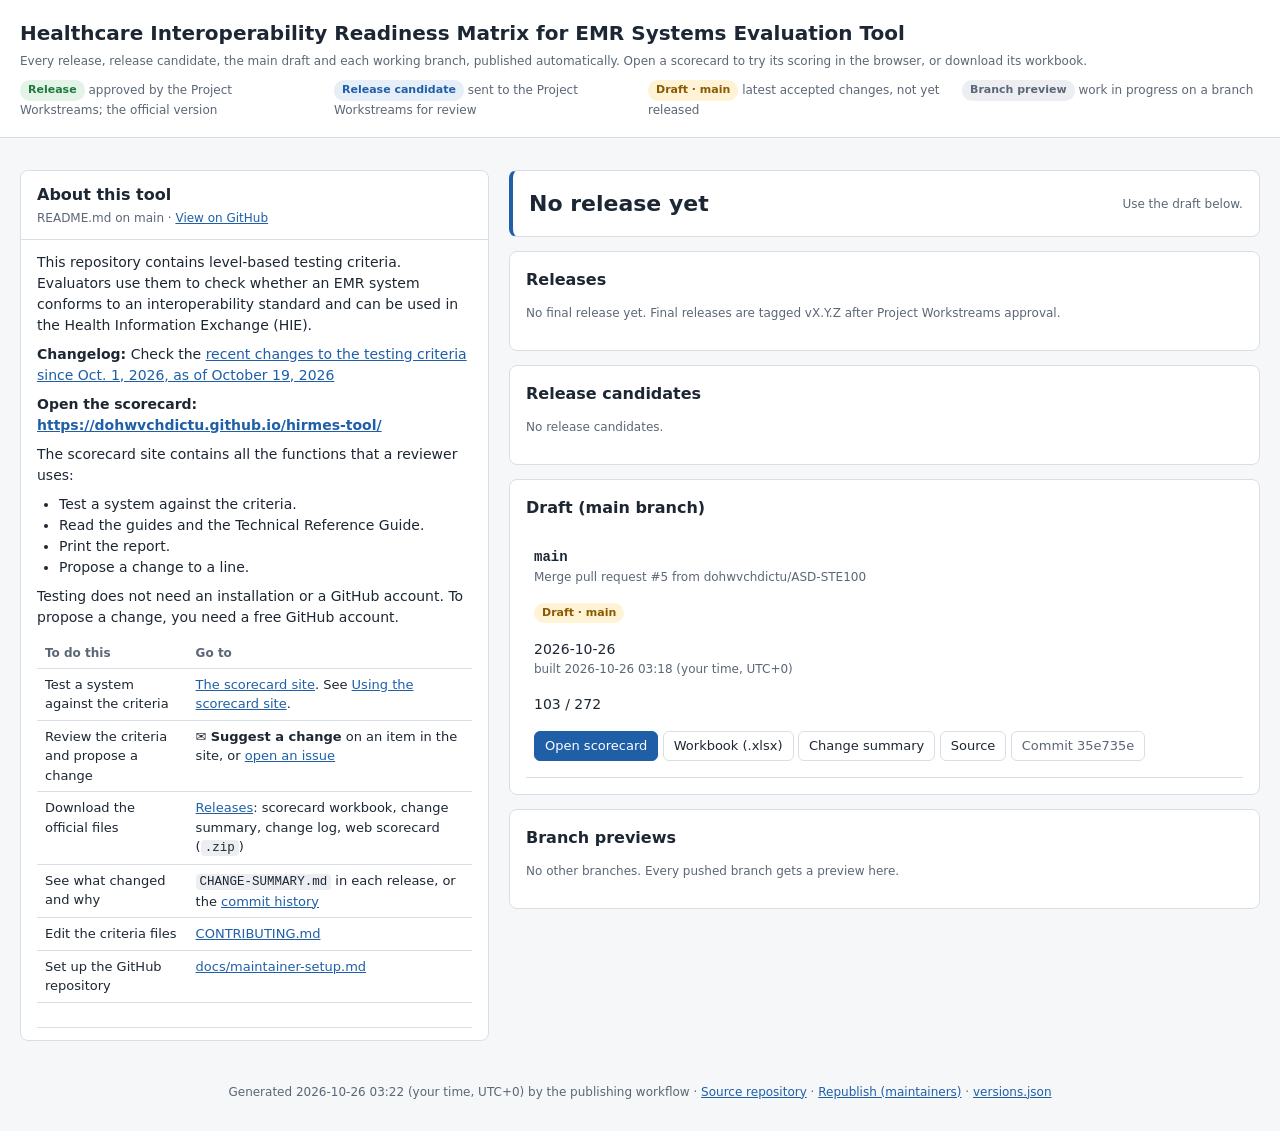
==== commit 2b888e70: "publish: delete main (35e735e)" ====
--- a/index.html
+++ b/index.html
@@ -3,7 +3,7 @@
      SPDX-License-Identifier: GPL-3.0-or-later -->
 <html lang="en">
 <head>
-  <meta name="generated" content="2026-10-26T03:18:59+00:00">
+  <meta name="generated" content="2026-10-26T03:22:45+00:00">
   <meta charset="utf-8">
   <meta name="viewport" content="width=device-width, initial-scale=1">
   <title>Testing Criteria: Published Versions</title>
@@ -601,11 +601,11 @@
   })();
 </script>
     <div class="versions">
-<section class="hero"><div class="big">No release yet</div><div class="muted">Use the draft below.</div></section><section><h2>Releases</h2><p class="muted">No final release yet. Final releases are tagged vX.Y.Z after Project Workstreams approval.</p></section><section><h2>Release candidates</h2><p class="muted">No release candidates.</p></section><section><h2>Draft (main branch)</h2><table><thead><tr><th>Version / branch</th><th>Type</th><th>Date</th><th class="num">Criteria / sub-items</th><th>Open or download</th></tr></thead><tbody><tr><td><span class="ref">main</span><div class="muted">Merge pull request #5 from dohwvchdictu/ASD-STE100</div></td><td><span class="badge b-draft">Draft · main</span></td><td>2026-10-26<div class="muted">built <time datetime="2026-10-26T03:18:56+00:00">2026-10-26 11:18 PHT</time></div></td><td class="num">103 / 272</td><td class="actions"><a class="btn primary" href="draft/">Open scorecard</a> <a class="btn" href="draft/testing-criteria-scorecard-unreleased-draft.xlsx" download>Workbook (.xlsx)</a> <a class="btn" href="draft/CHANGE-SUMMARY.md">Change summary</a> <a class="btn" href="https://github.com/dohwvchdictu/hirmes-tool/tree/main">Source</a> <a class="btn subtle" href="https://github.com/dohwvchdictu/hirmes-tool/commit/35e735e">Commit 35e735e</a></td></tr></tbody></table></section><section><h2>Branch previews</h2><table><thead><tr><th>Version / branch</th><th>Type</th><th>Date</th><th class="num">Criteria / sub-items</th><th>Open or download</th></tr></thead><tbody><tr><td><span class="ref">ASD-STE100</span><div class="muted">Merge branch &#x27;main&#x27; into ASD-STE100</div></td><td><span class="badge b-branch">Branch preview</span></td><td>2026-10-26<div class="muted">built <time datetime="2026-10-26T03:17:51+00:00">2026-10-26 11:17 PHT</time></div></td><td class="num">103 / 272</td><td class="actions"><a class="btn primary" href="preview/ASD-STE100/">Open scorecard</a> <a class="btn" href="preview/ASD-STE100/testing-criteria-scorecard-unreleased-draft.xlsx" download>Workbook (.xlsx)</a> <a class="btn" href="preview/ASD-STE100/CHANGE-SUMMARY.md">Change summary</a> <a class="btn" href="https://github.com/dohwvchdictu/hirmes-tool/tree/ASD-STE100">Source</a> <a class="btn subtle" href="https://github.com/dohwvchdictu/hirmes-tool/commit/a203b9f">Commit a203b9f</a></td></tr></tbody></table></section>
+<section class="hero"><div class="big">No release yet</div><div class="muted">Use the draft below.</div></section><section><h2>Releases</h2><p class="muted">No final release yet. Final releases are tagged vX.Y.Z after Project Workstreams approval.</p></section><section><h2>Release candidates</h2><p class="muted">No release candidates.</p></section><section><h2>Draft (main branch)</h2><table><thead><tr><th>Version / branch</th><th>Type</th><th>Date</th><th class="num">Criteria / sub-items</th><th>Open or download</th></tr></thead><tbody><tr><td><span class="ref">main</span><div class="muted">Merge pull request #5 from dohwvchdictu/ASD-STE100</div></td><td><span class="badge b-draft">Draft · main</span></td><td>2026-10-26<div class="muted">built <time datetime="2026-10-26T03:18:56+00:00">2026-10-26 11:18 PHT</time></div></td><td class="num">103 / 272</td><td class="actions"><a class="btn primary" href="draft/">Open scorecard</a> <a class="btn" href="draft/testing-criteria-scorecard-unreleased-draft.xlsx" download>Workbook (.xlsx)</a> <a class="btn" href="draft/CHANGE-SUMMARY.md">Change summary</a> <a class="btn" href="https://github.com/dohwvchdictu/hirmes-tool/tree/main">Source</a> <a class="btn subtle" href="https://github.com/dohwvchdictu/hirmes-tool/commit/35e735e">Commit 35e735e</a></td></tr></tbody></table></section><section><h2>Branch previews</h2><p class="muted">No other branches. Every pushed branch gets a preview here.</p></section>
     </div>
   </main>
   <footer>
-    Generated <time datetime="2026-10-26T03:19:00+00:00">2026-10-26 11:19 PHT</time> by the publishing workflow ·
+    Generated <time datetime="2026-10-26T03:22:45+00:00">2026-10-26 11:22 PHT</time> by the publishing workflow ·
     <a href="https://github.com/dohwvchdictu/hirmes-tool">Source repository</a> ·
     <a href="https://github.com/dohwvchdictu/hirmes-tool/actions/workflows/publish.yml">Republish (maintainers)</a> ·
     <a href="versions.json">versions.json</a>
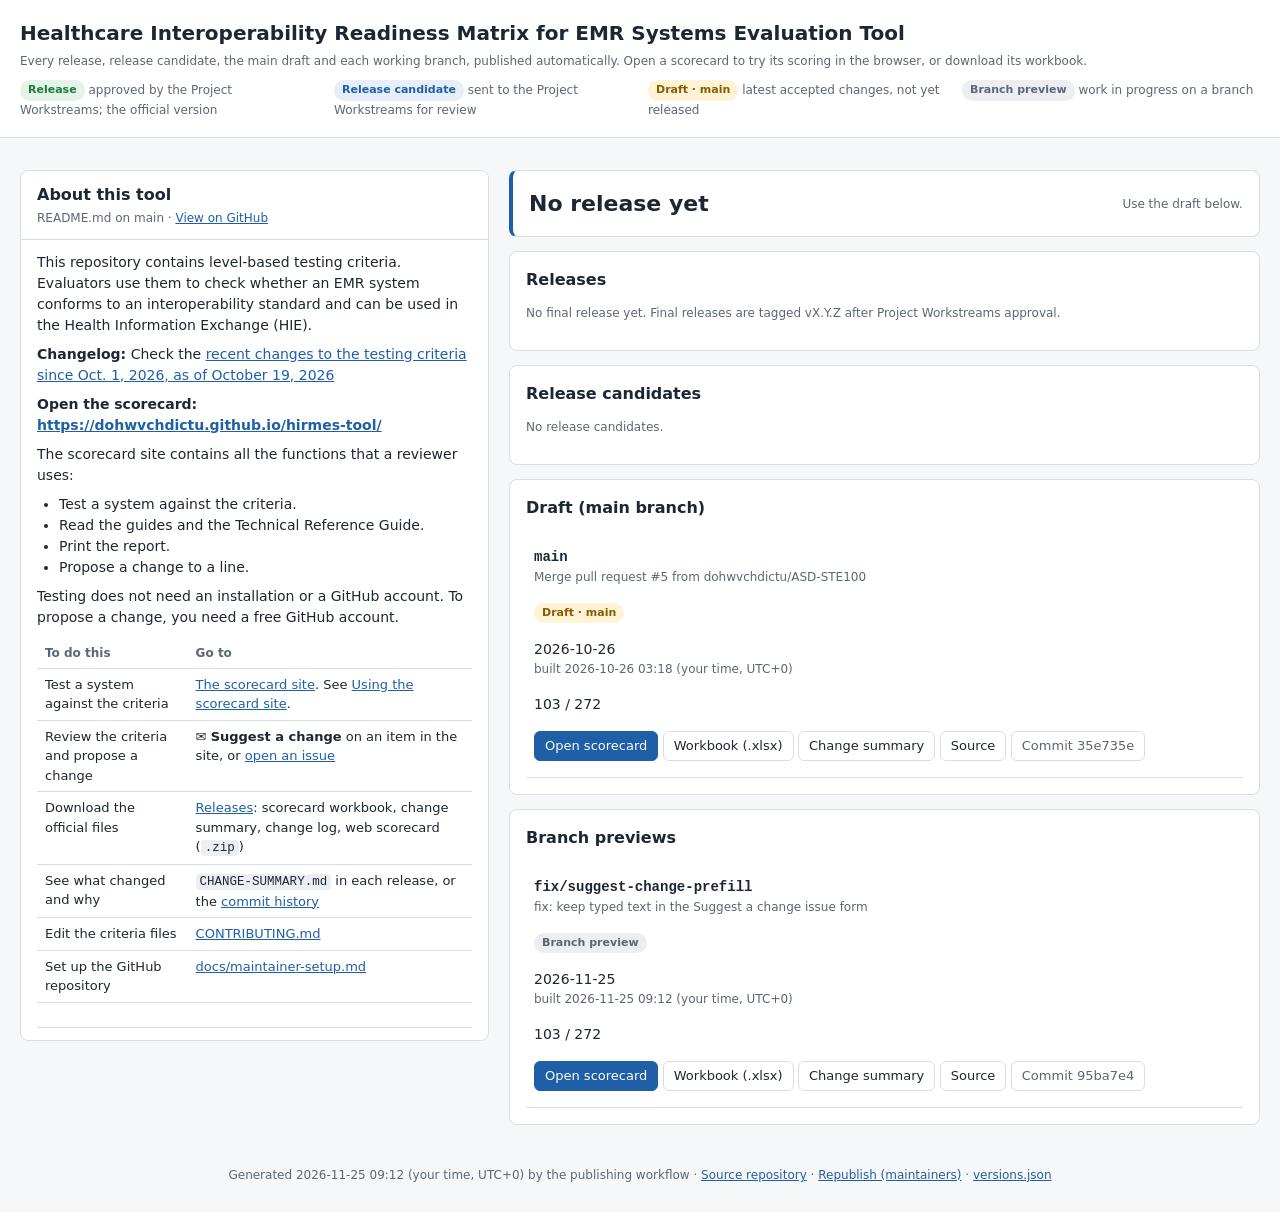
==== commit 48eeb7ae: "publish: push fix/suggest-change-prefill (95ba7e4)" ====
--- a/index.html
+++ b/index.html
@@ -3,7 +3,7 @@
      SPDX-License-Identifier: GPL-3.0-or-later -->
 <html lang="en">
 <head>
-  <meta name="generated" content="2026-10-26T03:22:45+00:00">
+  <meta name="generated" content="2026-11-25T09:12:39+00:00">
   <meta charset="utf-8">
   <meta name="viewport" content="width=device-width, initial-scale=1">
   <title>Testing Criteria: Published Versions</title>
@@ -601,11 +601,11 @@
   })();
 </script>
     <div class="versions">
-<section class="hero"><div class="big">No release yet</div><div class="muted">Use the draft below.</div></section><section><h2>Releases</h2><p class="muted">No final release yet. Final releases are tagged vX.Y.Z after Project Workstreams approval.</p></section><section><h2>Release candidates</h2><p class="muted">No release candidates.</p></section><section><h2>Draft (main branch)</h2><table><thead><tr><th>Version / branch</th><th>Type</th><th>Date</th><th class="num">Criteria / sub-items</th><th>Open or download</th></tr></thead><tbody><tr><td><span class="ref">main</span><div class="muted">Merge pull request #5 from dohwvchdictu/ASD-STE100</div></td><td><span class="badge b-draft">Draft · main</span></td><td>2026-10-26<div class="muted">built <time datetime="2026-10-26T03:18:56+00:00">2026-10-26 11:18 PHT</time></div></td><td class="num">103 / 272</td><td class="actions"><a class="btn primary" href="draft/">Open scorecard</a> <a class="btn" href="draft/testing-criteria-scorecard-unreleased-draft.xlsx" download>Workbook (.xlsx)</a> <a class="btn" href="draft/CHANGE-SUMMARY.md">Change summary</a> <a class="btn" href="https://github.com/dohwvchdictu/hirmes-tool/tree/main">Source</a> <a class="btn subtle" href="https://github.com/dohwvchdictu/hirmes-tool/commit/35e735e">Commit 35e735e</a></td></tr></tbody></table></section><section><h2>Branch previews</h2><p class="muted">No other branches. Every pushed branch gets a preview here.</p></section>
+<section class="hero"><div class="big">No release yet</div><div class="muted">Use the draft below.</div></section><section><h2>Releases</h2><p class="muted">No final release yet. Final releases are tagged vX.Y.Z after Project Workstreams approval.</p></section><section><h2>Release candidates</h2><p class="muted">No release candidates.</p></section><section><h2>Draft (main branch)</h2><table><thead><tr><th>Version / branch</th><th>Type</th><th>Date</th><th class="num">Criteria / sub-items</th><th>Open or download</th></tr></thead><tbody><tr><td><span class="ref">main</span><div class="muted">Merge pull request #5 from dohwvchdictu/ASD-STE100</div></td><td><span class="badge b-draft">Draft · main</span></td><td>2026-10-26<div class="muted">built <time datetime="2026-10-26T03:18:56+00:00">2026-10-26 11:18 PHT</time></div></td><td class="num">103 / 272</td><td class="actions"><a class="btn primary" href="draft/">Open scorecard</a> <a class="btn" href="draft/testing-criteria-scorecard-unreleased-draft.xlsx" download>Workbook (.xlsx)</a> <a class="btn" href="draft/CHANGE-SUMMARY.md">Change summary</a> <a class="btn" href="https://github.com/dohwvchdictu/hirmes-tool/tree/main">Source</a> <a class="btn subtle" href="https://github.com/dohwvchdictu/hirmes-tool/commit/35e735e">Commit 35e735e</a></td></tr></tbody></table></section><section><h2>Branch previews</h2><table><thead><tr><th>Version / branch</th><th>Type</th><th>Date</th><th class="num">Criteria / sub-items</th><th>Open or download</th></tr></thead><tbody><tr><td><span class="ref">fix/suggest-change-prefill</span><div class="muted">fix: keep typed text in the Suggest a change issue form</div></td><td><span class="badge b-branch">Branch preview</span></td><td>2026-11-25<div class="muted">built <time datetime="2026-11-25T09:12:33+00:00">2026-11-25 17:12 PHT</time></div></td><td class="num">103 / 272</td><td class="actions"><a class="btn primary" href="preview/fix-suggest-change-prefill/">Open scorecard</a> <a class="btn" href="preview/fix-suggest-change-prefill/testing-criteria-scorecard-unreleased-draft.xlsx" download>Workbook (.xlsx)</a> <a class="btn" href="preview/fix-suggest-change-prefill/CHANGE-SUMMARY.md">Change summary</a> <a class="btn" href="https://github.com/dohwvchdictu/hirmes-tool/tree/fix/suggest-change-prefill">Source</a> <a class="btn subtle" href="https://github.com/dohwvchdictu/hirmes-tool/commit/95ba7e4">Commit 95ba7e4</a></td></tr></tbody></table></section>
     </div>
   </main>
   <footer>
-    Generated <time datetime="2026-10-26T03:22:45+00:00">2026-10-26 11:22 PHT</time> by the publishing workflow ·
+    Generated <time datetime="2026-11-25T09:12:39+00:00">2026-11-25 17:12 PHT</time> by the publishing workflow ·
     <a href="https://github.com/dohwvchdictu/hirmes-tool">Source repository</a> ·
     <a href="https://github.com/dohwvchdictu/hirmes-tool/actions/workflows/publish.yml">Republish (maintainers)</a> ·
     <a href="versions.json">versions.json</a>
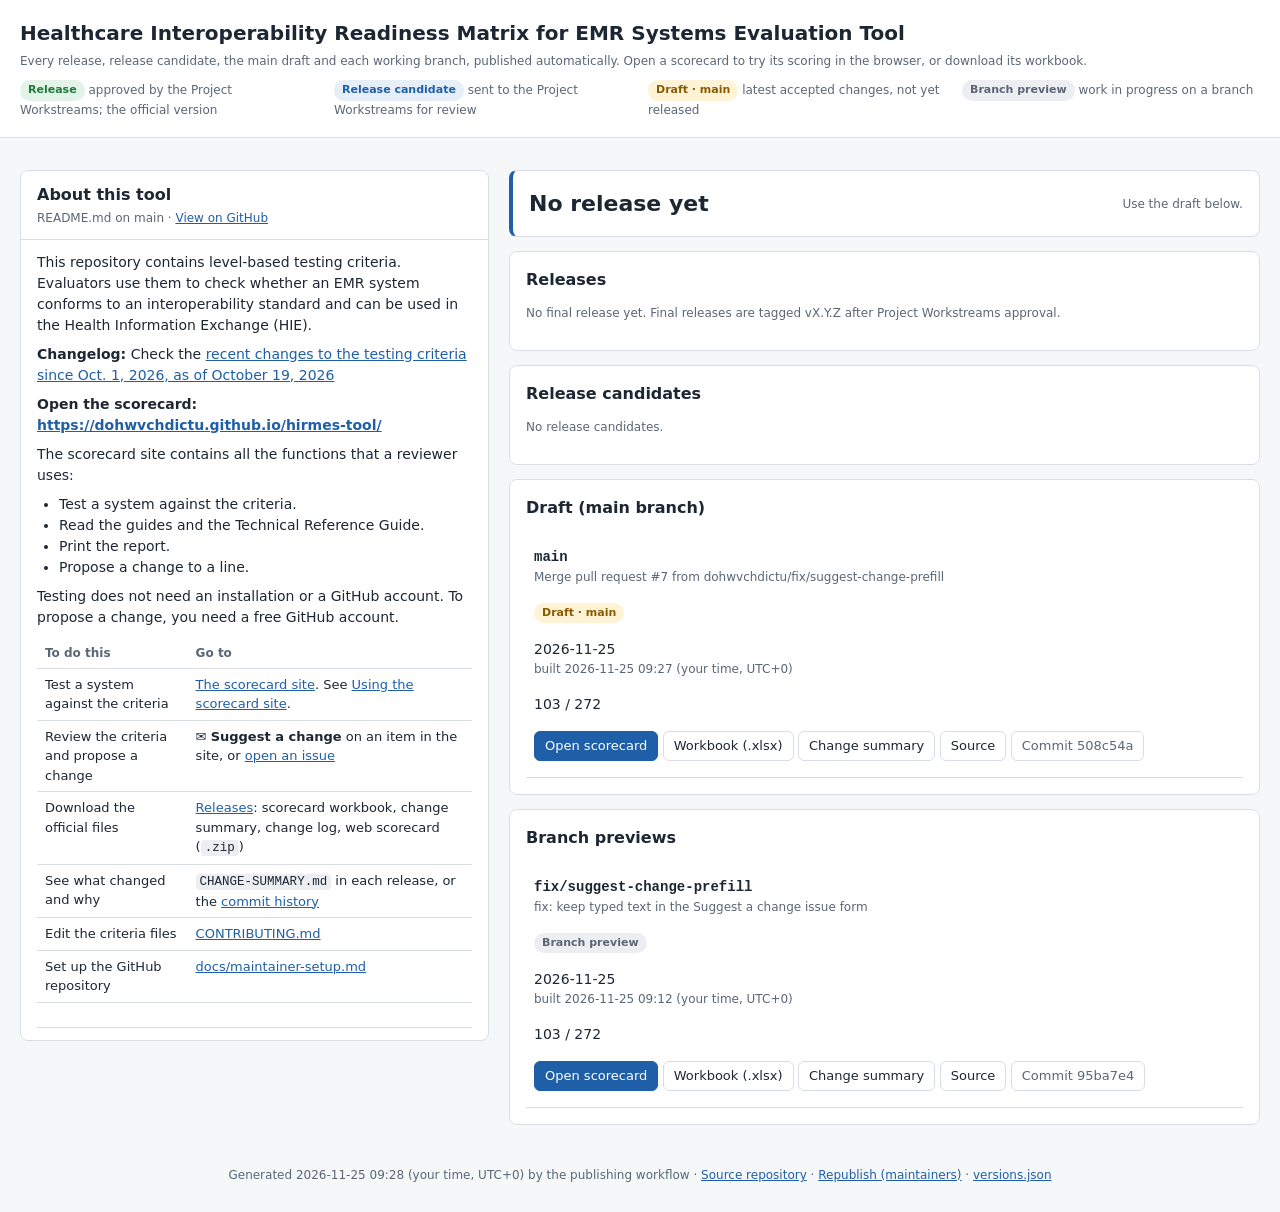
==== commit d9e71657: "publish: push main (508c54a)" ====
--- a/index.html
+++ b/index.html
@@ -3,7 +3,7 @@
      SPDX-License-Identifier: GPL-3.0-or-later -->
 <html lang="en">
 <head>
-  <meta name="generated" content="2026-11-25T09:12:39+00:00">
+  <meta name="generated" content="2026-11-25T09:28:00+00:00">
   <meta charset="utf-8">
   <meta name="viewport" content="width=device-width, initial-scale=1">
   <title>Testing Criteria: Published Versions</title>
@@ -601,11 +601,11 @@
   })();
 </script>
     <div class="versions">
-<section class="hero"><div class="big">No release yet</div><div class="muted">Use the draft below.</div></section><section><h2>Releases</h2><p class="muted">No final release yet. Final releases are tagged vX.Y.Z after Project Workstreams approval.</p></section><section><h2>Release candidates</h2><p class="muted">No release candidates.</p></section><section><h2>Draft (main branch)</h2><table><thead><tr><th>Version / branch</th><th>Type</th><th>Date</th><th class="num">Criteria / sub-items</th><th>Open or download</th></tr></thead><tbody><tr><td><span class="ref">main</span><div class="muted">Merge pull request #5 from dohwvchdictu/ASD-STE100</div></td><td><span class="badge b-draft">Draft · main</span></td><td>2026-10-26<div class="muted">built <time datetime="2026-10-26T03:18:56+00:00">2026-10-26 11:18 PHT</time></div></td><td class="num">103 / 272</td><td class="actions"><a class="btn primary" href="draft/">Open scorecard</a> <a class="btn" href="draft/testing-criteria-scorecard-unreleased-draft.xlsx" download>Workbook (.xlsx)</a> <a class="btn" href="draft/CHANGE-SUMMARY.md">Change summary</a> <a class="btn" href="https://github.com/dohwvchdictu/hirmes-tool/tree/main">Source</a> <a class="btn subtle" href="https://github.com/dohwvchdictu/hirmes-tool/commit/35e735e">Commit 35e735e</a></td></tr></tbody></table></section><section><h2>Branch previews</h2><table><thead><tr><th>Version / branch</th><th>Type</th><th>Date</th><th class="num">Criteria / sub-items</th><th>Open or download</th></tr></thead><tbody><tr><td><span class="ref">fix/suggest-change-prefill</span><div class="muted">fix: keep typed text in the Suggest a change issue form</div></td><td><span class="badge b-branch">Branch preview</span></td><td>2026-11-25<div class="muted">built <time datetime="2026-11-25T09:12:33+00:00">2026-11-25 17:12 PHT</time></div></td><td class="num">103 / 272</td><td class="actions"><a class="btn primary" href="preview/fix-suggest-change-prefill/">Open scorecard</a> <a class="btn" href="preview/fix-suggest-change-prefill/testing-criteria-scorecard-unreleased-draft.xlsx" download>Workbook (.xlsx)</a> <a class="btn" href="preview/fix-suggest-change-prefill/CHANGE-SUMMARY.md">Change summary</a> <a class="btn" href="https://github.com/dohwvchdictu/hirmes-tool/tree/fix/suggest-change-prefill">Source</a> <a class="btn subtle" href="https://github.com/dohwvchdictu/hirmes-tool/commit/95ba7e4">Commit 95ba7e4</a></td></tr></tbody></table></section>
+<section class="hero"><div class="big">No release yet</div><div class="muted">Use the draft below.</div></section><section><h2>Releases</h2><p class="muted">No final release yet. Final releases are tagged vX.Y.Z after Project Workstreams approval.</p></section><section><h2>Release candidates</h2><p class="muted">No release candidates.</p></section><section><h2>Draft (main branch)</h2><table><thead><tr><th>Version / branch</th><th>Type</th><th>Date</th><th class="num">Criteria / sub-items</th><th>Open or download</th></tr></thead><tbody><tr><td><span class="ref">main</span><div class="muted">Merge pull request #7 from dohwvchdictu/fix/suggest-change-prefill</div></td><td><span class="badge b-draft">Draft · main</span></td><td>2026-11-25<div class="muted">built <time datetime="2026-11-25T09:27:55+00:00">2026-11-25 17:27 PHT</time></div></td><td class="num">103 / 272</td><td class="actions"><a class="btn primary" href="draft/">Open scorecard</a> <a class="btn" href="draft/testing-criteria-scorecard-unreleased-draft.xlsx" download>Workbook (.xlsx)</a> <a class="btn" href="draft/CHANGE-SUMMARY.md">Change summary</a> <a class="btn" href="https://github.com/dohwvchdictu/hirmes-tool/tree/main">Source</a> <a class="btn subtle" href="https://github.com/dohwvchdictu/hirmes-tool/commit/508c54a">Commit 508c54a</a></td></tr></tbody></table></section><section><h2>Branch previews</h2><table><thead><tr><th>Version / branch</th><th>Type</th><th>Date</th><th class="num">Criteria / sub-items</th><th>Open or download</th></tr></thead><tbody><tr><td><span class="ref">fix/suggest-change-prefill</span><div class="muted">fix: keep typed text in the Suggest a change issue form</div></td><td><span class="badge b-branch">Branch preview</span></td><td>2026-11-25<div class="muted">built <time datetime="2026-11-25T09:12:33+00:00">2026-11-25 17:12 PHT</time></div></td><td class="num">103 / 272</td><td class="actions"><a class="btn primary" href="preview/fix-suggest-change-prefill/">Open scorecard</a> <a class="btn" href="preview/fix-suggest-change-prefill/testing-criteria-scorecard-unreleased-draft.xlsx" download>Workbook (.xlsx)</a> <a class="btn" href="preview/fix-suggest-change-prefill/CHANGE-SUMMARY.md">Change summary</a> <a class="btn" href="https://github.com/dohwvchdictu/hirmes-tool/tree/fix/suggest-change-prefill">Source</a> <a class="btn subtle" href="https://github.com/dohwvchdictu/hirmes-tool/commit/95ba7e4">Commit 95ba7e4</a></td></tr></tbody></table></section>
     </div>
   </main>
   <footer>
-    Generated <time datetime="2026-11-25T09:12:39+00:00">2026-11-25 17:12 PHT</time> by the publishing workflow ·
+    Generated <time datetime="2026-11-25T09:28:00+00:00">2026-11-25 17:28 PHT</time> by the publishing workflow ·
     <a href="https://github.com/dohwvchdictu/hirmes-tool">Source repository</a> ·
     <a href="https://github.com/dohwvchdictu/hirmes-tool/actions/workflows/publish.yml">Republish (maintainers)</a> ·
     <a href="versions.json">versions.json</a>
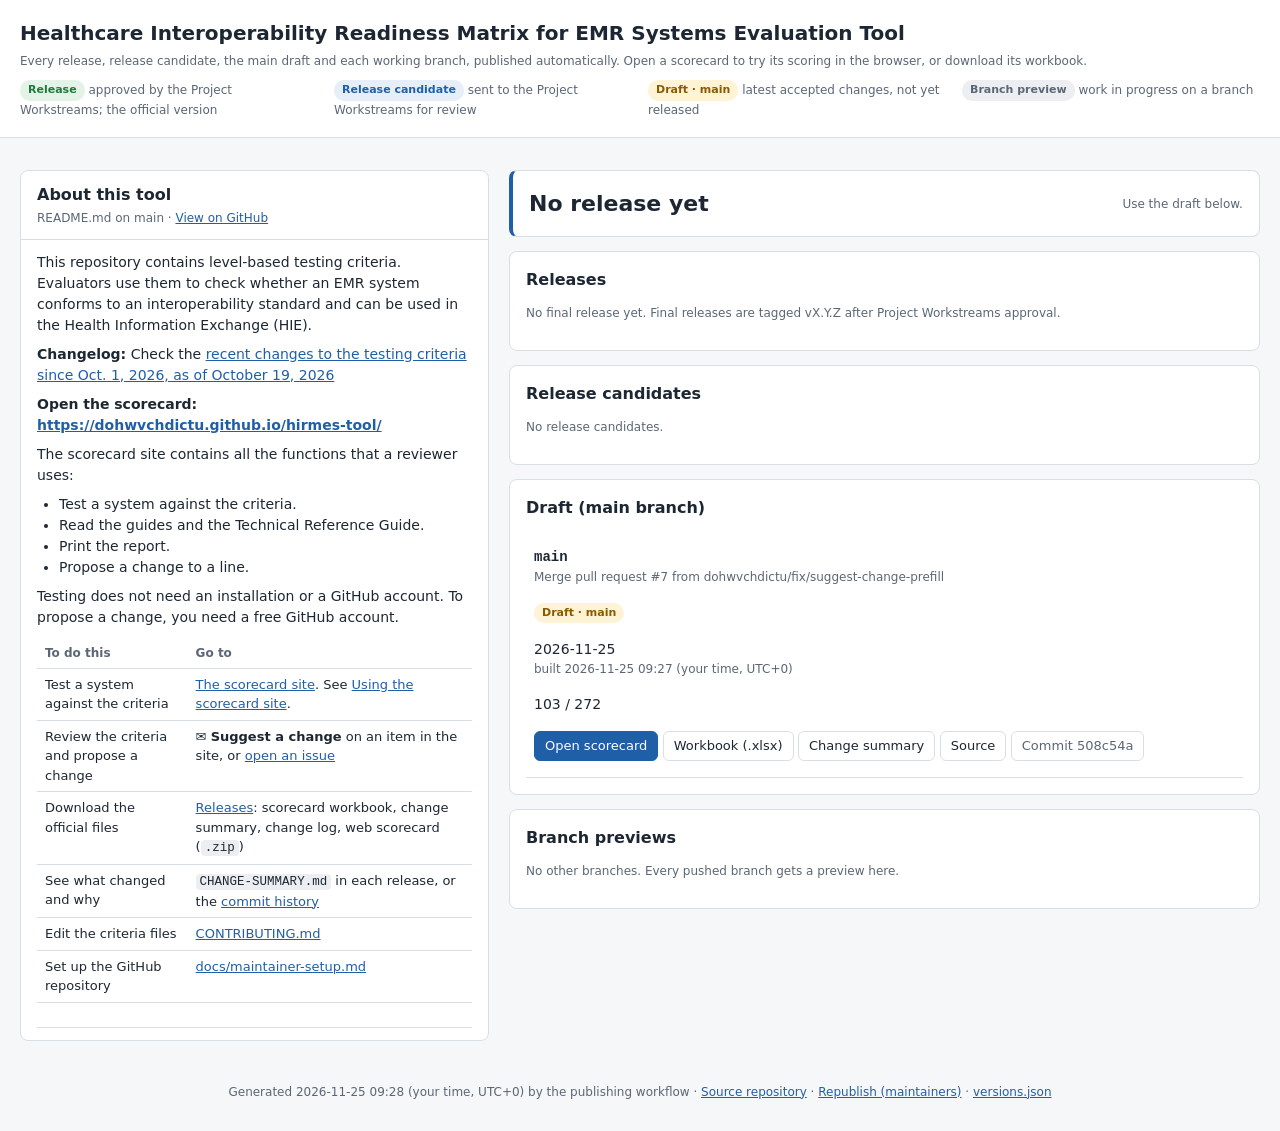
==== commit 232c1cc3: "publish: delete main (508c54a)" ====
--- a/index.html
+++ b/index.html
@@ -3,7 +3,7 @@
      SPDX-License-Identifier: GPL-3.0-or-later -->
 <html lang="en">
 <head>
-  <meta name="generated" content="2026-11-25T09:28:00+00:00">
+  <meta name="generated" content="2026-11-25T09:28:17+00:00">
   <meta charset="utf-8">
   <meta name="viewport" content="width=device-width, initial-scale=1">
   <title>Testing Criteria: Published Versions</title>
@@ -601,11 +601,11 @@
   })();
 </script>
     <div class="versions">
-<section class="hero"><div class="big">No release yet</div><div class="muted">Use the draft below.</div></section><section><h2>Releases</h2><p class="muted">No final release yet. Final releases are tagged vX.Y.Z after Project Workstreams approval.</p></section><section><h2>Release candidates</h2><p class="muted">No release candidates.</p></section><section><h2>Draft (main branch)</h2><table><thead><tr><th>Version / branch</th><th>Type</th><th>Date</th><th class="num">Criteria / sub-items</th><th>Open or download</th></tr></thead><tbody><tr><td><span class="ref">main</span><div class="muted">Merge pull request #7 from dohwvchdictu/fix/suggest-change-prefill</div></td><td><span class="badge b-draft">Draft · main</span></td><td>2026-11-25<div class="muted">built <time datetime="2026-11-25T09:27:55+00:00">2026-11-25 17:27 PHT</time></div></td><td class="num">103 / 272</td><td class="actions"><a class="btn primary" href="draft/">Open scorecard</a> <a class="btn" href="draft/testing-criteria-scorecard-unreleased-draft.xlsx" download>Workbook (.xlsx)</a> <a class="btn" href="draft/CHANGE-SUMMARY.md">Change summary</a> <a class="btn" href="https://github.com/dohwvchdictu/hirmes-tool/tree/main">Source</a> <a class="btn subtle" href="https://github.com/dohwvchdictu/hirmes-tool/commit/508c54a">Commit 508c54a</a></td></tr></tbody></table></section><section><h2>Branch previews</h2><table><thead><tr><th>Version / branch</th><th>Type</th><th>Date</th><th class="num">Criteria / sub-items</th><th>Open or download</th></tr></thead><tbody><tr><td><span class="ref">fix/suggest-change-prefill</span><div class="muted">fix: keep typed text in the Suggest a change issue form</div></td><td><span class="badge b-branch">Branch preview</span></td><td>2026-11-25<div class="muted">built <time datetime="2026-11-25T09:12:33+00:00">2026-11-25 17:12 PHT</time></div></td><td class="num">103 / 272</td><td class="actions"><a class="btn primary" href="preview/fix-suggest-change-prefill/">Open scorecard</a> <a class="btn" href="preview/fix-suggest-change-prefill/testing-criteria-scorecard-unreleased-draft.xlsx" download>Workbook (.xlsx)</a> <a class="btn" href="preview/fix-suggest-change-prefill/CHANGE-SUMMARY.md">Change summary</a> <a class="btn" href="https://github.com/dohwvchdictu/hirmes-tool/tree/fix/suggest-change-prefill">Source</a> <a class="btn subtle" href="https://github.com/dohwvchdictu/hirmes-tool/commit/95ba7e4">Commit 95ba7e4</a></td></tr></tbody></table></section>
+<section class="hero"><div class="big">No release yet</div><div class="muted">Use the draft below.</div></section><section><h2>Releases</h2><p class="muted">No final release yet. Final releases are tagged vX.Y.Z after Project Workstreams approval.</p></section><section><h2>Release candidates</h2><p class="muted">No release candidates.</p></section><section><h2>Draft (main branch)</h2><table><thead><tr><th>Version / branch</th><th>Type</th><th>Date</th><th class="num">Criteria / sub-items</th><th>Open or download</th></tr></thead><tbody><tr><td><span class="ref">main</span><div class="muted">Merge pull request #7 from dohwvchdictu/fix/suggest-change-prefill</div></td><td><span class="badge b-draft">Draft · main</span></td><td>2026-11-25<div class="muted">built <time datetime="2026-11-25T09:27:55+00:00">2026-11-25 17:27 PHT</time></div></td><td class="num">103 / 272</td><td class="actions"><a class="btn primary" href="draft/">Open scorecard</a> <a class="btn" href="draft/testing-criteria-scorecard-unreleased-draft.xlsx" download>Workbook (.xlsx)</a> <a class="btn" href="draft/CHANGE-SUMMARY.md">Change summary</a> <a class="btn" href="https://github.com/dohwvchdictu/hirmes-tool/tree/main">Source</a> <a class="btn subtle" href="https://github.com/dohwvchdictu/hirmes-tool/commit/508c54a">Commit 508c54a</a></td></tr></tbody></table></section><section><h2>Branch previews</h2><p class="muted">No other branches. Every pushed branch gets a preview here.</p></section>
     </div>
   </main>
   <footer>
-    Generated <time datetime="2026-11-25T09:28:00+00:00">2026-11-25 17:28 PHT</time> by the publishing workflow ·
+    Generated <time datetime="2026-11-25T09:28:17+00:00">2026-11-25 17:28 PHT</time> by the publishing workflow ·
     <a href="https://github.com/dohwvchdictu/hirmes-tool">Source repository</a> ·
     <a href="https://github.com/dohwvchdictu/hirmes-tool/actions/workflows/publish.yml">Republish (maintainers)</a> ·
     <a href="versions.json">versions.json</a>
